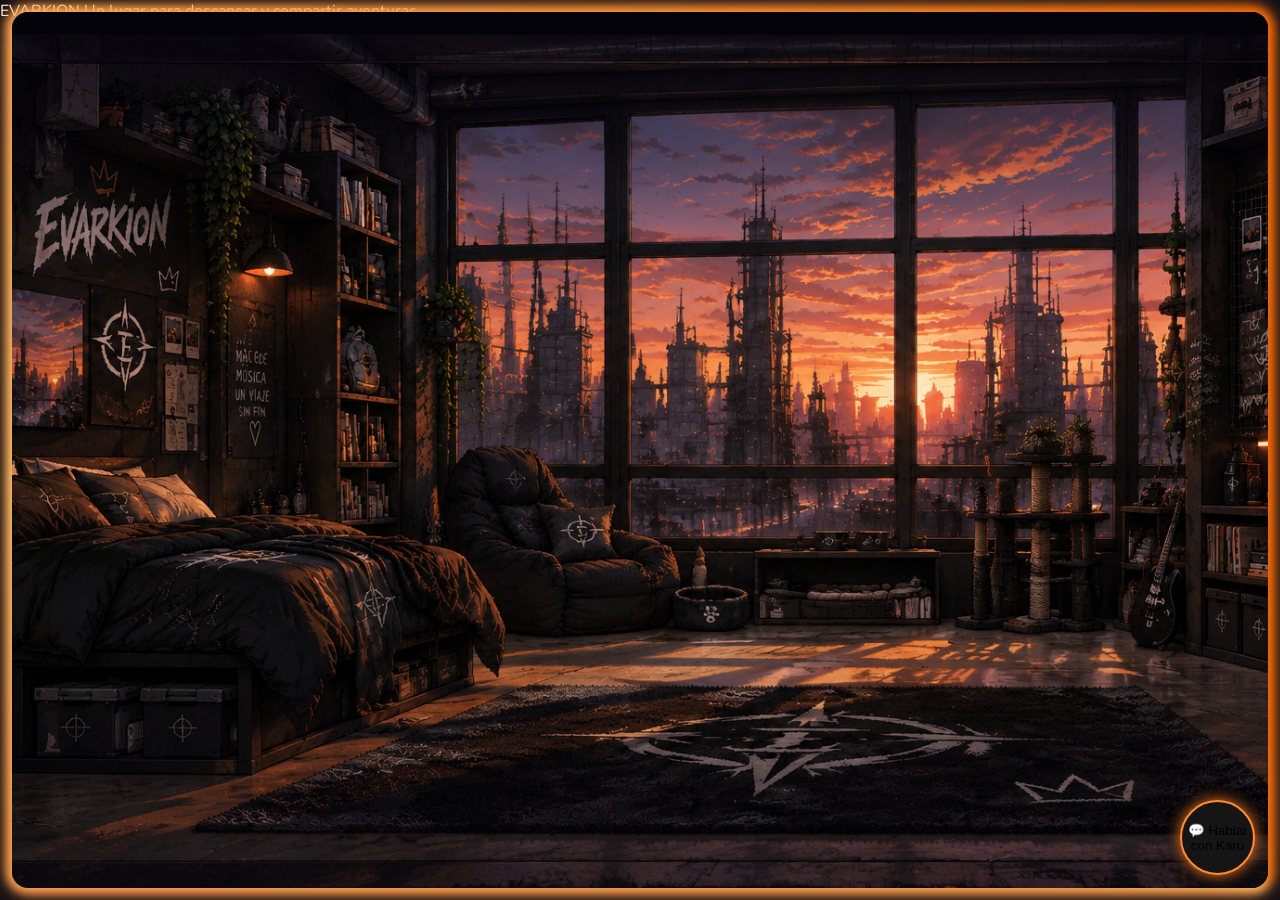
==== gunter/index.html @ 5a8cd951 "Update index.html" ====
<!DOCTYPE html>
<html lang="es">
<head>
    <meta charset="UTF-8">
    <meta name="viewport" content="width=device-width, initial-scale=1.0">

    <title>Refugio de Gounter | EVARKION</title>

    <link rel="stylesheet" href="css/styles.css">
    <link rel="stylesheet" href="css/karu-chat.css">

    <script src="js/game.js" defer></script>
    <script src="js/karu-chat.js" defer></script>
</head>

<body>

    <main class="refuge-container">

        <!-- Marco animado de la habitación -->
        <section class="room-frame">

            <div class="room" id="room">

                <!-- Fondo -->
                <div class="room-background"></div>

                <!-- Capa decorativa -->
                <div class="room-overlay"></div>

                <!-- Cabecera -->
                <header class="room-header">

                    <div class="header-brand">
                        <span class="brand-icon">✦</span>

                        <div>
                            <h1>REFUGIO DE GOUNTER</h1>
                            <p>EVARKION · UN PEQUEÑO MUNDO</p>
                        </div>
                    </div>

                    <div class="room-status">
                        <span class="status-dot"></span>
                        <span>Gounter está en casa</span>
                    </div>

                </header>

                <!-- Zona de juego -->
                <div class="room-content">

                    <!-- Objetos interactivos -->
                    <div class="objects-container">

                        <button class="room-object"
                                id="food-object"
                                data-action="food"
                                aria-label="Comida de Gounter"
                                draggable="false">

                            <img src="assets/objects/comida.png"
                                 alt="Comida">

                            <span>COMIDA</span>
                        </button>

                        <button class="room-object"
                                id="water-object"
                                data-action="water"
                                aria-label="Agua de Gounter"
                                draggable="false">

                            <img src="assets/objects/agua.png"
                                 alt="Agua">

                            <span>AGUA</span>
                        </button>

                        <button class="room-object"
                                id="sack-object"
                                data-action="sack"
                                aria-label="Saco de Gounter"
                                draggable="false">

                            <img src="assets/objects/saco.png"
                                 alt="Saco">

                            <span>SACO</span>
                        </button>

                        <button class="room-object"
                                id="box-object"
                                data-action="box"
                                aria-label="Caja de Gounter"
                                draggable="false">

                            <img src="assets/objects/caja.png"
                                 alt="Caja">

                            <span>CAJA</span>
                        </button>

                    </div>

                    <!-- Gounter -->
                    <div class="cat-area">

                        <div class="cat-shadow"></div>

                        <img
                            src="assets/characters/gunter_idle.png"
                            alt="Gounter, el gato de EVARKION"
                            id="gounter"
                            class="gounter"
                            draggable="false"
                            title="Pulsa para acariciar a Gounter"
                        >

                        <div class="cat-name">
                            <span>GOUNTER</span>
                            <span class="cat-heart">♥</span>
                        </div>

                    </div>

                    <!-- Mensajes del refugio -->
                    <div class="room-message" id="room-message">
                        ¡Bienvenido al refugio!
                    </div>

                </div>

                <!-- Chat de Karu -->
                <aside class="karu-chat" id="karu-chat">

                    <div class="karu-header">

                        <img
                            src="assets/characters/karu_avatar.png"
                            alt="Karu"
                            class="karu-avatar"
                        >

                        <div class="karu-info">
                            <strong>Karu</strong>
                            <span>Asistente del refugio</span>
                        </div>

                        <button
                            class="karu-minimize"
                            id="karu-minimize"
                            aria-label="Minimizar chat"
                        >−</button>

                    </div>

                    <div class="karu-chat-content" id="karu-chat-content">

                        <div class="karu-messages" id="karu-messages">

                            <div class="message karu-message">
                                ¡Hola! Soy Karu. 🐾

                                Gounter está esperándote.
                                Puedes darle comida, agua o jugar con él.
                            </div>

                        </div>

                        <div class="karu-options" id="karu-options">

                            <button data-message="¿Cómo está Gounter?">
                                ¿Cómo está Gounter?
                            </button>

                            <button data-message="Quiero darle de comer">
                                Darle de comer
                            </button>

                            <button data-message="Quiero jugar con Gounter">
                                Jugar
                            </button>

                        </div>

                        <form class="karu-input-area" id="karu-form">

                            <input
                                type="text"
                                id="karu-input"
                                placeholder="Habla con Karu..."
                                autocomplete="off"
                                maxlength="250"
                            >

                            <button type="submit" aria-label="Enviar mensaje">
                                ➤
                            </button>

                        </form>

                    </div>

                </aside>

            </div>

        </section>

        <!-- Pie de página -->
        <footer class="refuge-footer">
            <span>EVARKION</span>
            <span>Un lugar para descansar y compartir aventuras.</span>
        </footer>

    </main>

</body>
</html>
---- gunter/css/styles.css ----
/* ==========================================
   EVARKION - REFUGIO DE GUNTER
   FULLSCREEN + MARCO NARANJA + CHAT KARU
========================================== */

@import url('https://fonts.googleapis.com/css2?family=Nunito:wght@400;500;600;700;800;900&display=swap');

:root {
    --orange: #ff8c32;
    --orange-light: #ffc078;
    --orange-glow: #ff6a00;
    --purple: #a78bfa;
    --pink: #f0a6d5;
    --text: #ffffff;
    --muted: #c5c2d7;
}

* {
    margin: 0;
    padding: 0;
    box-sizing: border-box;
}

html,
body {
    width: 100%;
    height: 100%;
    overflow: hidden;
}

body {
    background: #080811;
    color: var(--text);
    font-family: 'Nunito', Arial, sans-serif;
}

/* ==========================================
   CONTENEDOR
========================================== */

.game-container {
    position: fixed;
    inset: 0;
    width: 100%;
    height: 100%;
}

/* ==========================================
   MARCO ANIMADO NARANJA
========================================== */

.room-frame {
    position: absolute;
    inset: 9px;

    padding: 3px;
    border-radius: 19px;

    isolation: isolate;
}

/* Borde luminoso animado */

.room-frame::before {
    content: "";

    position: absolute;
    z-index: -1;

    inset: -3px;
    border-radius: 22px;

    background: conic-gradient(
        from 0deg,
        #ff6a00,
        #ffcf72,
        #ff8c32,
        #ff4d00,
        #ffbd69,
        #ff6a00
    );

    background-size: 200% 200%;

    animation: orangeFrame 5s linear infinite;

    filter: blur(5px);
}

/* Borde exterior */

.room-frame::after {
    content: "";

    position: absolute;
    z-index: -2;

    inset: -5px;
    border-radius: 24px;

    background: var(--orange);

    filter: blur(16px);
    opacity: 0.45;

    animation: orangePulse 3s ease-in-out infinite alternate;
}

@keyframes orangeFrame {
    from {
        filter: hue-rotate(0deg) blur(5px);
    }

    to {
        filter: hue-rotate(-35deg) blur(5px);
    }
}

@keyframes orangePulse {
    from {
        opacity: 0.25;
        transform: scale(0.998);
    }

    to {
        opacity: 0.75;
        transform: scale(1.003);
    }
}

/* ==========================================
   HABITACIÓN
========================================== */

.room {
    position: relative;

    width: 100%;
    height: 100%;

    overflow: hidden;
    isolation: isolate;

    border-radius: 16px;

    background: #151321;
}

/* Imagen de fondo */

.room-background {
    position: absolute;
    z-index: 0;

    inset: 0;

    background-image: url("../assets/background/habitacion.png");

    background-size: cover;
    background-position: center center;
    background-repeat: no-repeat;

    pointer-events: none;
}

/* Capa oscura muy sutil para facilitar lectura */

.room-overlay {
    position: absolute;
    z-index: 1;

    inset: 0;

    background: linear-gradient(
        180deg,
        #09071665 0%,
        transparent 25%,
        transparent 70%,
        #09071645 100%
    );

    pointer-events: none;
}

/* ==========================================
   CABECERA SUPERPUESTA
========================================== */

.game-header {
    position: absolute;
    z-index: 50;

    top: 20px;
    left: 24px;
    right: 24px;

    display: flex;
    justify-content: space-between;
    align-items: center;

    pointer-events: none;
}

.brand {
    display: flex;
    align-items: center;
    gap: 12px;

    padding: 11px 17px;

    border: 1px solid #ffffff30;
    border-radius: 15px;

    background: #11101bc9;
    backdrop-filter: blur(12px);

    box-shadow: 0 6px 25px #0004;
}

.brand-icon {
    width: 40px;
    height: 40px;

    display: grid;
    place-items: center;

    border-radius: 12px;

    background: linear-gradient(
        135deg,
        #ffb15d,
        #ff7135
    );

    color: #351b0b;
    font-size: 23px;

    box-shadow: 0 0 20px #ff8c3266;
}

.brand h1 {
    font-size: 16px;
    font-weight: 900;
    letter-spacing: 1.8px;
}

.brand p {
    margin-top: 2px;

    color: #d3c9dd;
    font-size: 10px;
}

.header-status {
    display: flex;
    align-items: center;
    gap: 8px;

    padding: 10px 15px;

    border: 1px solid #ffffff30;
    border-radius: 30px;

    background: #11101bc9;
    backdrop-filter: blur(12px);

    font-size: 11px;
    font-weight: 800;
}

.online-dot,
.status-light,
.chat-online-dot {
    width: 8px;
    height: 8px;

    display: inline-block;
    flex-shrink: 0;

    border-radius: 50%;

    background: #7be6a6;
    box-shadow: 0 0 10px #7be6a6;
}

/* ==========================================
   ESTADO DE GUNTER
========================================== */

#status-indicator {
    position: absolute;
    z-index: 45;

    top: 95px;
    left: 24px;

    display: flex;
    align-items: center;
    gap: 9px;

    max-width: calc(100% - 48px);

    padding: 10px 15px;

    border: 1px solid #ffffff30;
    border-radius: 30px;

    background: #151321c9;
    backdrop-filter: blur(12px);

    color: white;
    font-size: 11px;
    font-weight: 800;

    box-shadow: 0 5px 20px #0003;
}

/* ==========================================
   OBJETOS DEL JUEGO
========================================== */

.game-object {
    position: absolute;
    z-index: 10;

    width: clamp(75px, 9vw, 125px);
    height: clamp(85px, 11vw, 140px);

    display: flex;
    flex-direction: column;
    align-items: center;
    justify-content: center;
    gap: 5px;

    cursor: grab;

    user-select: none;
    touch-action: none;

    transition:
        filter 0.2s ease,
        transform 0.2s ease;
}

.game-object img {
    width: 85%;
    height: 85%;

    object-fit: contain;

    filter: drop-shadow(0 9px 6px #0009);

    pointer-events: none;
    -webkit-user-drag: none;
}

.game-object:hover {
    filter: brightness(1.12);
    transform: translateY(-5px);
}

.game-object:active {
    cursor: grabbing;
}

.object-label {
    padding: 4px 11px;

    border: 1px solid #ffffff35;
    border-radius: 20px;

    background: #171321e8;

    color: white;
    font-size: 10px;
    font-weight: 900;

    opacity: 0;
    transform: translateY(5px);

    transition: 0.2s ease;
}

.game-object:hover .object-label,
.game-object.selected .object-label {
    opacity: 1;
    transform: translateY(0);
}

/* Posiciones iniciales */

.object-food {
    left: 13%;
    bottom: 10%;
}

.object-water {
    left: 29%;
    bottom: 10%;
}

.object-bag {
    right: 13%;
    bottom: 10%;
}

.object-box {
    right: 29%;
    bottom: 10%;
}

/* ==========================================
   GUNTER
========================================== */

.gunter-character {
    position: absolute;
    z-index: 20;

    left: 52%;
    top: 65%;

    width: clamp(130px, 17vw, 220px);
    height: clamp(150px, 20vw, 250px);

    display: flex;
    align-items: center;
    justify-content: center;

    transform: translate(-50%, -50%);

    cursor: pointer;

    transition:
        left 0.8s cubic-bezier(.2,.8,.2,1),
        top 0.8s cubic-bezier(.2,.8,.2,1),
        filter 0.3s ease;
}

.gunter-character img {
    position: relative;
    z-index: 2;

    width: 100%;
    height: 100%;

    object-fit: contain;

    filter: drop-shadow(0 12px 9px #0008);

    user-select: none;
    -webkit-user-drag: none;
}

.character-shadow {
    position: absolute;
    z-index: 1;

    bottom: 4px;

    width: 75%;
    height: 18px;

    border-radius: 50%;

    background: #0007;
    filter: blur(8px);
}

.gunter-character:hover {
    filter: brightness(1.1);
}

.gunter-character:active {
    transform: translate(-50%, -50%) scale(0.96);
}

/* ==========================================
   MENSAJE DE INTERACCIÓN
========================================== */

.action-message {
    position: absolute;
    z-index: 45;

    left: 24px;
    bottom: 23px;

    max-width: min(360px, 45%);

    padding: 12px 17px;

    border: 1px solid #ffffff35;
    border-radius: 13px;

    background: #151321d9;
    backdrop-filter: blur(12px);

    color: white;
    font-size: 12px;
    font-weight: 800;

    box-shadow: 0 5px 20px #0004;
}

/* ==========================================
   EFECTO DE SELECCIÓN
========================================== */

.game-object.selected {
    filter: drop-shadow(0 0 13px #ffb66b);
}

.game-object.selected img {
    filter:
        drop-shadow(0 0 8px #ffbd72)
        drop-shadow(0 9px 6px #0008);
}

/* ==========================================
   VIÑETA
========================================== */

.room-vignette {
    position: absolute;
    z-index: 35;

    inset: 0;

    pointer-events: none;

    box-shadow:
        inset 0 0 75px #140b2b35,
        inset 0 -35px 55px #140b2b30;
}

/* ==========================================
   AVATAR FLOTANTE DE KARU
========================================== */

.karu-launcher {
    position: fixed;
    z-index: 110;

    right: 28px;
    bottom: 27px;

    width: 82px;
    height: 82px;

    display: flex;
    align-items: center;
    justify-content: center;

    border: 3px solid #ffae63;
    border-radius: 50%;

    background: linear-gradient(
        145deg,
        #a78bfa,
        #e99dc9
    );

    cursor: pointer;

    box-shadow:
        0 0 0 5px #ff8c3222,
        0 0 25px #ff8c3280;

    transition: transform 0.25s ease;
}

.karu-launcher:hover {
    transform: translateY(-5px) scale(1.05);
}

.karu-launcher img {
    position: relative;
    z-index: 2;

    width: 90%;
    height: 90%;

    object-fit: contain;
    pointer-events: none;
}

.karu-online {
    position: absolute;
    z-index: 3;

    right: 3px;
    bottom: 5px;

    width: 13px;
    height: 13px;

    border: 2px solid #ffffff;
    border-radius: 50%;

    background: #7be6a6;
}

.karu-launcher-label {
    position: absolute;

    right: 0;
    bottom: -24px;

    padding: 3px 10px;

    border-radius: 15px;

    background: #171321e8;

    color: white;
    font-size: 10px;
    font-weight: 900;
}

.karu-launcher-glow {
    position: absolute;
    inset: -7px;

    border: 2px solid #ffb66b88;
    border-radius: 50%;

    animation: karuGlow 2s ease-in-out infinite;
}

@keyframes karuGlow {
    0%, 100% {
        transform: scale(1);
        opacity: 0.8;
    }

    50% {
        transform: scale(1.17);
        opacity: 0.15;
    }
}

#karu-avatar.talking {
    animation: karuTalking 0.45s ease-in-out infinite alternate;
}

@keyframes karuTalking {
    from {
        transform: translateY(0) scale(1);
    }

    to {
        transform: translateY(-4px) scale(1.06);
    }
}

/* ==========================================
   CHAT FLOTANTE
========================================== */

.karu-chat {
    position: fixed;
    z-index: 105;

    right: 27px;
    bottom: 125px;

    width: min(350px, calc(100vw - 30px));
    height: 430px;

    display: flex;
    flex-direction: column;

    overflow: hidden;

    border: 1px solid #ffad6266;
    border-radius: 19px;

    background: #151321f5;
    backdrop-filter: blur(20px);

    box-shadow:
        0 15px 55px #0009,
        0 0 25px #ff8c3225;

    opacity: 0;
    visibility: hidden;

    transform: translateY(15px) scale(0.96);
    transform-origin: bottom right;

    transition:
        opacity 0.25s ease,
        transform 0.25s ease,
        visibility 0.25s ease;
}

.karu-chat.open {
    opacity: 1;
    visibility: visible;
    transform: translateY(0) scale(1);
}

/* CABECERA DEL CHAT */

.chat-header {
    display: flex;
    align-items: center;
    justify-content: space-between;

    padding: 14px 15px;

    border-bottom: 1px solid #ffffff18;

    background: linear-gradient(
        120deg,
        #342341,
        #252039
    );
}

.chat-character {
    display: flex;
    align-items: center;
    gap: 10px;
}

.chat-avatar {
    width: 43px;
    height: 43px;

    display: grid;
    place-items: center;

    overflow: hidden;

    border-radius: 50%;
    background: linear-gradient(135deg, #b99aff, #f0a6d5);
}

.chat-avatar img {
    width: 95%;
    height: 95%;
    object-fit: contain;
}

.chat-character h2 {
    font-size: 14px;
    font-weight: 900;
}

.chat-character div:last-child span {
    display: flex;
    align-items: center;
    gap: 5px;

    margin-top: 3px;

    color: #c7c0d7;
    font-size: 10px;
}

.chat-online-dot {
    width: 6px;
    height: 6px;
}

.chat-close {
    width: 30px;
    height: 30px;

    border: none;
    border-radius: 50%;

    background: #ffffff15;

    color: white;
    font-size: 23px;

    cursor: pointer;
    transition: 0.2s;
}

.chat-close:hover {
    background: #ff8c3244;
}

/* MENSAJES */

.chat-messages {
    flex: 1;

    display: flex;
    flex-direction: column;
    gap: 12px;

    overflow-y: auto;

    padding: 15px;
}

.chat-message {
    width: fit-content;
    max-width: 88%;

    padding: 10px 12px;

    border-radius: 13px;

    font-size: 12px;
    line-height: 1.5;

    overflow-wrap: anywhere;
    animation: messageAppear 0.2s ease;
}

@keyframes messageAppear {
    from {
        opacity: 0;
        transform: translateY(7px);
    }

    to {
        opacity: 1;
        transform: translateY(0);
    }
}

.karu-message {
    align-self: flex-start;

    border: 1px solid #b99aff30;
    border-bottom-left-radius: 3px;

    background: #342b4b;
    color: #f3eaff;
}

.user-message {
    align-self: flex-end;

    border: 1px solid #ffae6344;
    border-bottom-right-radius: 3px;

    background: #774a34;
    color: white;
}

.message-author {
    display: block;

    margin-bottom: 4px;

    color: #ffca91;
    font-size: 9px;
    font-weight: 900;
    letter-spacing: 0.7px;
}

/* ENTRADA DE MENSAJES */

.chat-input-area {
    display: flex;
    gap: 8px;

    padding: 12px;

    border-top: 1px solid #ffffff18;
    background: #100f1c;
}

.chat-input-area input {
    flex: 1;
    min-width: 0;

    padding: 11px 13px;

    outline: none;

    border: 1px solid #ffffff20;
    border-radius: 12px;

    background: #242136;

    color: white;
    font-family: inherit;
    font-size: 12px;
}

.chat-input-area input::placeholder {
    color: #9993ac;
}

.chat-input-area input:focus {
    border-color: #ffae63;
    box-shadow: 0 0 0 2px #ff8c3220;
}

.chat-input-area button {
    width: 42px;

    border: none;
    border-radius: 12px;

    background: linear-gradient(135deg, #ffb15d, #ff7135);

    color: #321a0c;
    font-size: 19px;
    font-weight: 900;

    cursor: pointer;
    transition: 0.2s;
}

.chat-input-area button:hover {
    filter: brightness(1.15);
    transform: scale(1.04);
}

/* ==========================================
   RESPONSIVE
========================================== */

@media (max-width: 650px) {

    .room-frame {
        inset: 6px;
        padding: 3px;
    }

    .game-header {
        top: 13px;
        left: 12px;
        right: 12px;
        align-items: flex-start;
    }

    .brand {
        gap: 8px;
        padding: 8px 10px;
    }

    .brand-icon {
        width: 32px;
        height: 32px;
        font-size: 18px;
    }

    .brand h1 {
        font-size: 11px;
        letter-spacing: 1px;
    }

    .brand p {
        font-size: 8px;
    }

    .header-status {
        padding: 8px;
        font-size: 9px;
    }

    #status-indicator {
        top: 76px;
        left: 12px;
        font-size: 9px;
        padding: 8px 11px;
    }

    .game-object {
        width: 65px;
        height: 75px;
    }

    .object-food {
        left: 3%;
    }

    .object-water {
        left: 21%;
    }

    .object-bag {
        right: 3%;
    }

    .object-box {
        right: 21%;
    }

    .gunter-character {
        width: 115px;
        height: 140px;
    }

    .action-message {
        left: 12px;
        bottom: 15px;

        max-width: calc(100% - 115px);

        font-size: 10px;
        padding: 9px 11px;
    }

    .karu-launcher {
        right: 17px;
        bottom: 22px;

        width: 66px;
        height: 66px;
    }

    .karu-chat {
        right: 12px;
        bottom: 105px;

        width: min(340px, calc(100vw - 24px));
        height: 390px;
    }
}

@media (prefers-reduced-motion: reduce) {
    *,
    *::before,
    *::after {
        animation-duration: 0.01ms !important;
        animation-iteration-count: 1 !important;
        scroll-behavior: auto !important;
    }
}



/* =====================================
   KARU CHAT - EVARKION
===================================== */

#karu-chat-widget {
    position: fixed;
    right: 25px;
    bottom: 25px;
    z-index: 9999;
    font-family: Arial, sans-serif;
}

/* AVATAR FLOTANTE */

#karu-chat-toggle {
    position: relative;
    width: 75px;
    height: 75px;
    padding: 0;
    border: 2px solid #ff8c32;
    border-radius: 50%;
    background: #151515;
    cursor: pointer;
    overflow: visible;
    box-shadow: 0 0 15px #ff7b24;
    transition: transform .25s, box-shadow .25s;
}

#karu-chat-toggle:hover {
    transform: scale(1.1);
    box-shadow: 0 0 25px #ff8c32;
}

#karu-chat-toggle img {
    width: 100%;
    height: 100%;
    object-fit: cover;
    border-radius: 50%;
}

.karu-online {
    position: absolute;
    right: 2px;
    bottom: 4px;
    width: 13px;
    height: 13px;
    background: #36e879;
    border: 2px solid #111;
    border-radius: 50%;
}

/* VENTANA */

#karu-chat-window {
    position: absolute;
    right: 0;
    bottom: 90px;
    width: 350px;
    height: 470px;
    max-height: calc(100vh - 130px);
    background: rgba(15, 18, 25, .97);
    border: 1px solid #ff8c32;
    border-radius: 16px;
    overflow: hidden;
    box-shadow: 0 0 25px rgba(255, 130, 35, .3);
    display: flex;
    flex-direction: column;
    animation: karuAppear .25s ease;
}

#karu-chat-window.karu-hidden {
    display: none;
}

@keyframes karuAppear {
    from {
        opacity: 0;
        transform: translateY(15px);
    }

    to {
        opacity: 1;
        transform: translateY(0);
    }
}

/* CABECERA */

.karu-chat-header {
    display: flex;
    align-items: center;
    gap: 12px;
    padding: 13px;
    background: linear-gradient(110deg, #22212b, #402619);
    border-bottom: 1px solid #ff8c32;
}

.karu-header-avatar img {
    width: 43px;
    height: 43px;
    object-fit: cover;
    border-radius: 50%;
    border: 2px solid #ff8c32;
}

.karu-header-info {
    flex: 1;
    color: white;
}

.karu-header-info h3 {
    margin: 0 0 4px;
    font-size: 16px;
}

.karu-header-info span {
    color: #a9d9b1;
    font-size: 11px;
}

#karu-close {
    background: transparent;
    border: none;
    color: white;
    font-size: 27px;
    cursor: pointer;
}

/* MENSAJES */

#karu-messages {
    flex: 1;
    display: flex;
    flex-direction: column;
    gap: 12px;
    padding: 15px;
    overflow-y: auto;
}

.karu-message {
    max-width: 85%;
    padding: 11px 13px;
    border-radius: 12px;
    font-size: 13px;
    line-height: 1.5;
    overflow-wrap: anywhere;
    white-space: pre-wrap;
}

.karu-message.bot {
    align-self: flex-start;
    background: #292c35;
    color: white;
    border-left: 3px solid #ff8c32;
}

.karu-message.user {
    align-self: flex-end;
    background: #b95c20;
    color: white;
}

/* FORMULARIO */

#karu-chat-form {
    display: flex;
    gap: 8px;
    padding: 12px;
    border-top: 1px solid #393939;
}

#karu-message-input {
    flex: 1;
    min-width: 0;
    padding: 12px;
    border: 1px solid #555;
    border-radius: 9px;
    background: #20232b;
    color: white;
    outline: none;
}

#karu-message-input:focus {
    border-color: #ff8c32;
}

#karu-send {
    width: 42px;
    border: none;
    border-radius: 9px;
    background: #ff8c32;
    color: white;
    font-size: 20px;
    cursor: pointer;
}

#karu-send:disabled {
    opacity: .5;
    cursor: wait;
}

.karu-chat-footer {
    padding: 8px;
    text-align: center;
    color: #999;
    font-size: 10px;
}

/* MÓVILES */

@media (max-width: 480px) {
    #karu-chat-widget {
        right: 15px;
        bottom: 15px;
    }

    #karu-chat-window {
        position: fixed;
        left: 10px;
        right: 10px;
        bottom: 100px;
        width: auto;
        height: min(470px, calc(100dvh - 130px));
    }
}
---- gunter/css/karu-chat.css ----
/* =====================================
   KARU CHAT - EVARKION
===================================== */


/* OCULTAR CHAT CERRADO */

.karu-chat[hidden] {
    display: none !important;
}


/* =====================================
   BOTÓN ORIGINAL DE KARU
===================================== */

.karu-launcher {

    position: fixed;

    right: 30px;
    bottom: 30px;

    width: 90px;
    height: 90px;

    border: 2px solid #ff9d42;
    border-radius: 50%;

    background: #171717;

    cursor: pointer;

    z-index: 1000;

    display: flex;
    align-items: center;
    justify-content: center;

    transition: transform 0.3s, box-shadow 0.3s;

}

.karu-launcher:hover {

    transform: scale(1.08);

    box-shadow:
        0 0 15px #ff8c32,
        0 0 35px rgba(255, 140, 50, 0.5);

}

.karu-launcher img {

    width: 100%;
    height: 100%;

    object-fit: cover;

    border-radius: 50%;

}

.karu-launcher-glow {

    position: absolute;

    inset: -8px;

    border: 2px solid rgba(255, 153, 51, 0.45);

    border-radius: 50%;

    pointer-events: none;

    animation: karuGlow 2.5s infinite;

}

@keyframes karuGlow {

    0%, 100% {
        transform: scale(1);
        opacity: 0.5;
    }

    50% {
        transform: scale(1.12);
        opacity: 1;
    }

}

.karu-online {

    position: absolute;

    width: 13px;
    height: 13px;

    right: 5px;
    bottom: 8px;

    background: #39e878;

    border: 2px solid #111;

    border-radius: 50%;

}

.karu-launcher-label {

    position: absolute;

    bottom: -25px;

    color: white;

    font-size: 12px;
    font-weight: bold;

    text-shadow: 0 0 8px black;

}


/* =====================================
   VENTANA DEL CHAT
===================================== */

.karu-chat {

    position: fixed;

    right: 30px;
    bottom: 140px;

    width: 350px;
    max-width: calc(100vw - 30px);

    height: 490px;
    max-height: calc(100vh - 180px);

    display: flex;
    flex-direction: column;

    overflow: hidden;

    background: rgba(17, 17, 22, 0.97);

    border: 1px solid rgba(255, 153, 51, 0.65);

    border-radius: 18px;

    box-shadow:
        0 0 20px rgba(255, 132, 35, 0.18),
        0 15px 50px rgba(0, 0, 0, 0.55);

    z-index: 1001;

    color: white;

    font-family: Arial, sans-serif;

}


/* =====================================
   CABECERA
===================================== */

.chat-header {

    display: flex;

    align-items: center;
    justify-content: space-between;

    padding: 13px;

    background: linear-gradient(
        135deg,
        #292019,
        #171717
    );

    border-bottom: 1px solid rgba(255, 153, 51, 0.35);

}

.chat-character {

    display: flex;

    align-items: center;

    gap: 12px;

}

.chat-avatar {

    width: 45px;
    height: 45px;

    overflow: hidden;

    border-radius: 50%;

    border: 2px solid #ff9933;

}

.chat-avatar img {

    width: 100%;
    height: 100%;

    object-fit: cover;

}

.chat-character h2 {

    margin: 0;

    color: #ffad5c;

    font-size: 17px;

}

.chat-character span {

    font-size: 11px;

    color: #c5c5c5;

}

.chat-online-dot {

    display: inline-block;

    width: 7px;
    height: 7px;

    margin-right: 4px;

    border-radius: 50%;

    background: #39e878;

}

.chat-close {

    border: none;

    background: transparent;

    color: white;

    font-size: 27px;

    cursor: pointer;

    transition: color 0.2s;

}

.chat-close:hover {

    color: #ff9933;

}


/* =====================================
   ZONA DE MENSAJES
===================================== */

.chat-messages {

    flex: 1;

    display: flex;

    flex-direction: column;

    gap: 12px;

    padding: 15px;

    overflow-y: auto;

    scrollbar-width: thin;

    scrollbar-color: #a96529 #171717;

}

.chat-message {

    max-width: 88%;

    padding: 11px 13px;

    border-radius: 12px;

    font-size: 13px;

    line-height: 1.5;

    white-space: pre-wrap;

    animation: messageAppear 0.25s ease;

}

@keyframes messageAppear {

    from {
        opacity: 0;
        transform: translateY(8px);
    }

    to {
        opacity: 1;
        transform: translateY(0);
    }

}

.message-author {

    display: block;

    margin-bottom: 5px;

    font-size: 11px;

    font-weight: bold;

}

.karu-message {

    align-self: flex-start;

    background: #29231e;

    border: 1px solid rgba(255, 153, 51, 0.3);

    color: #f5e8dc;

    border-bottom-left-radius: 3px;

}

.karu-message .message-author {

    color: #ffad5c;

}

.user-message {

    align-self: flex-end;

    background: #49301e;

    border: 1px solid rgba(255, 153, 51, 0.45);

    color: white;

    border-bottom-right-radius: 3px;

}

.user-message .message-author {

    color: #ffbf80;

}


/* =====================================
   OPCIONES DE CONVERSACIÓN
===================================== */

.chat-options {

    display: flex;

    flex-direction: column;

    gap: 8px;

    padding: 12px;

    max-height: 190px;

    overflow-y: auto;

    border-top: 1px solid rgba(255, 153, 51, 0.2);

    scrollbar-width: thin;

    scrollbar-color: #a96529 #171717;

}

.karu-option {

    width: 100%;

    padding: 10px 12px;

    border: 1px solid rgba(255, 153, 51, 0.4);

    border-radius: 10px;

    background: rgba(255, 153, 51, 0.08);

    color: #f5e8dc;

    font-size: 13px;

    text-align: left;

    cursor: pointer;

    transition:
        background 0.2s,
        border-color 0.2s,
        transform 0.2s;

}

.karu-option:hover {

    background: rgba(255, 153, 51, 0.22);

    border-color: #ff9933;

    transform: translateX(3px);

}

.karu-option:active {

    transform: scale(0.98);

}


/* =====================================
   MÓVILES
===================================== */

@media (max-width: 600px) {

    .karu-launcher {

        width: 75px;
        height: 75px;

        right: 18px;
        bottom: 20px;

    }

    .karu-chat {

        width: calc(100vw - 24px);

        right: 12px;
        bottom: 110px;

        height: min(470px, calc(100dvh - 135px));

        max-height: calc(100dvh - 135px);

    }

}
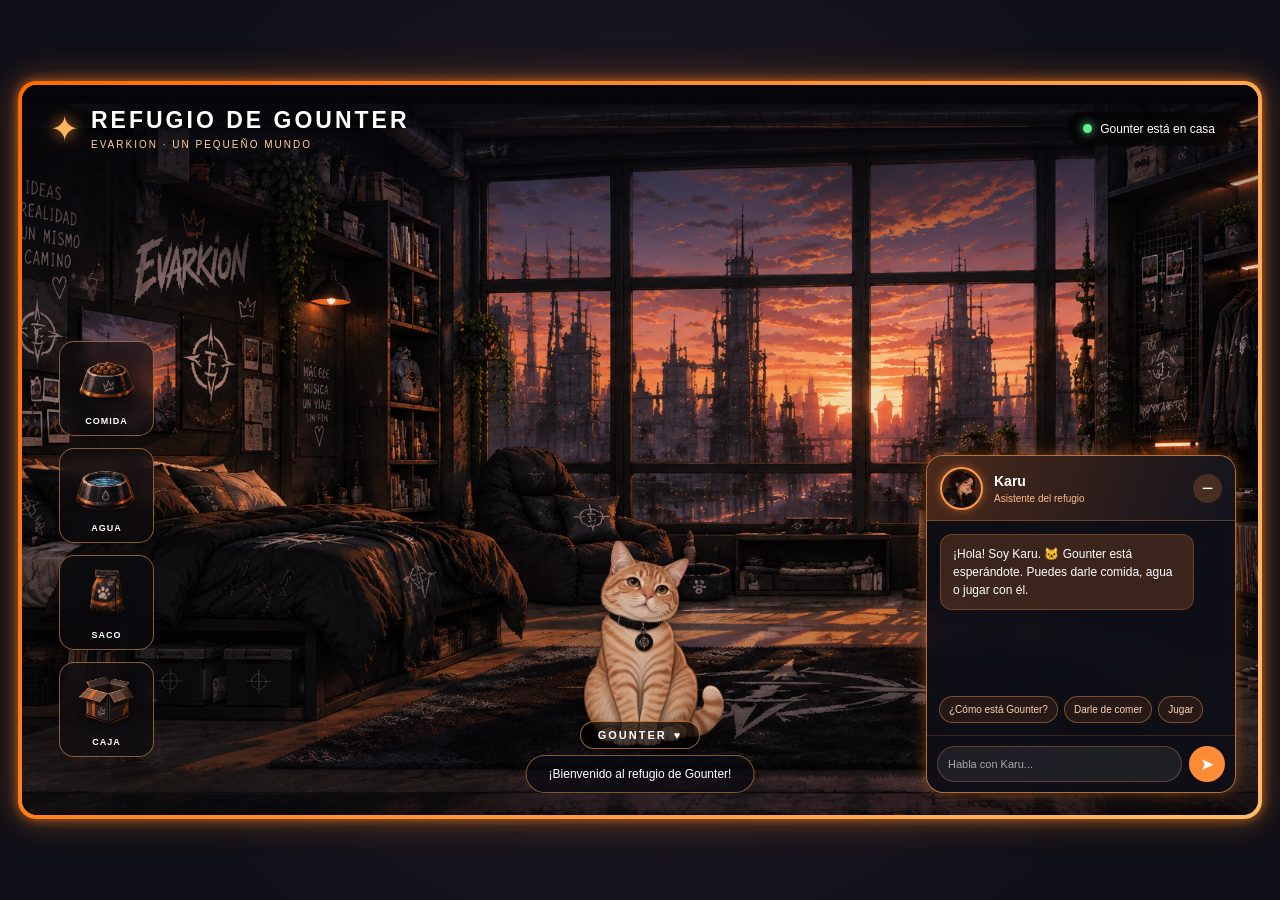
==== commit d32b10e4: "Refactor HTML structure and update comments" ====
--- a/gunter/index.html
+++ b/gunter/index.html
@@ -1,6 +1,7 @@
 
 <!DOCTYPE html>
 <html lang="es">
+
 <head>
     <meta charset="UTF-8">
     <meta name="viewport" content="width=device-width, initial-scale=1.0">
@@ -18,18 +19,15 @@
 
     <main class="refuge-container">
 
-        <!-- Marco animado de la habitación -->
         <section class="room-frame">
 
             <div class="room" id="room">
 
-                <!-- Fondo -->
+                <!-- HABITACIÓN -->
                 <div class="room-background"></div>
-
-                <!-- Capa decorativa -->
                 <div class="room-overlay"></div>
 
-                <!-- Cabecera -->
+                <!-- CABECERA -->
                 <header class="room-header">
 
                     <div class="header-brand">
@@ -48,99 +46,88 @@
 
                 </header>
 
-                <!-- Zona de juego -->
-                <div class="room-content">
-
-                    <!-- Objetos interactivos -->
-                    <div class="objects-container">
-
-                        <button class="room-object"
-                                id="food-object"
-                                data-action="food"
-                                aria-label="Comida de Gounter"
-                                draggable="false">
-
-                            <img src="assets/objects/comida.png"
-                                 alt="Comida">
-
-                            <span>COMIDA</span>
-                        </button>
-
-                        <button class="room-object"
-                                id="water-object"
-                                data-action="water"
-                                aria-label="Agua de Gounter"
-                                draggable="false">
-
-                            <img src="assets/objects/agua.png"
-                                 alt="Agua">
-
-                            <span>AGUA</span>
-                        </button>
-
-                        <button class="room-object"
-                                id="sack-object"
-                                data-action="sack"
-                                aria-label="Saco de Gounter"
-                                draggable="false">
-
-                            <img src="assets/objects/saco.png"
-                                 alt="Saco">
-
-                            <span>SACO</span>
-                        </button>
-
-                        <button class="room-object"
-                                id="box-object"
-                                data-action="box"
-                                aria-label="Caja de Gounter"
-                                draggable="false">
-
-                            <img src="assets/objects/caja.png"
-                                 alt="Caja">
-
-                            <span>CAJA</span>
-                        </button>
-
-                    </div>
-
-                    <!-- Gounter -->
-                    <div class="cat-area">
-
-                        <div class="cat-shadow"></div>
-
-                        <img
-                            src="assets/characters/gunter_idle.png"
-                            alt="Gounter, el gato de EVARKION"
-                            id="gounter"
-                            class="gounter"
-                            draggable="false"
-                            title="Pulsa para acariciar a Gounter"
-                        >
-
-                        <div class="cat-name">
-                            <span>GOUNTER</span>
-                            <span class="cat-heart">♥</span>
-                        </div>
-
-                    </div>
-
-                    <!-- Mensajes del refugio -->
-                    <div class="room-message" id="room-message">
-                        ¡Bienvenido al refugio!
+                <!-- OBJETOS -->
+                <div class="objects-container">
+
+                    <div class="room-object food-object"
+                         data-action="food"
+                         draggable="false">
+
+                        <img src="assets/objects/comida.png"
+                             alt="Comida de Gounter"
+                             draggable="false">
+
+                        <span>COMIDA</span>
+                    </div>
+
+                    <div class="room-object water-object"
+                         data-action="water"
+                         draggable="false">
+
+                        <img src="assets/objects/agua.png"
+                             alt="Agua de Gounter"
+                             draggable="false">
+
+                        <span>AGUA</span>
+                    </div>
+
+                    <div class="room-object sack-object"
+                         data-action="sack"
+                         draggable="false">
+
+                        <img src="assets/objects/saco.png"
+                             alt="Saco de Gounter"
+                             draggable="false">
+
+                        <span>SACO</span>
+                    </div>
+
+                    <div class="room-object box-object"
+                         data-action="box"
+                         draggable="false">
+
+                        <img src="assets/objects/caja.png"
+                             alt="Caja de Gounter"
+                             draggable="false">
+
+                        <span>CAJA</span>
                     </div>
 
                 </div>
 
-                <!-- Chat de Karu -->
+                <!-- GOUNTER -->
+                <div class="cat-area" id="cat-area">
+
+                    <div class="cat-shadow"></div>
+
+                    <img
+                        src="assets/characters/gunter_idle.png"
+                        id="gounter"
+                        class="gounter"
+                        alt="Gounter"
+                        draggable="false"
+                    >
+
+                    <div class="cat-name">
+                        GOUNTER <span>♥</span>
+                    </div>
+
+                </div>
+
+                <!-- MENSAJE -->
+                <div class="room-message" id="room-message">
+                    Gounter está descansando. 🐾
+                </div>
+
+                <!-- CHAT ÚNICO DE KARU -->
                 <aside class="karu-chat" id="karu-chat">
 
                     <div class="karu-header">
 
                         <img
                             src="assets/characters/karu_avatar.png"
+                            class="karu-avatar"
                             alt="Karu"
-                            class="karu-avatar"
                         >
 
                         <div class="karu-info">
@@ -151,17 +138,20 @@
                         <button
                             class="karu-minimize"
                             id="karu-minimize"
+                            type="button"
                             aria-label="Minimizar chat"
                         >−</button>
 
                     </div>
 
-                    <div class="karu-chat-content" id="karu-chat-content">
-
-                        <div class="karu-messages" id="karu-messages">
+                    <div class="karu-chat-content"
+                         id="karu-chat-content">
+
+                        <div class="karu-messages"
+                             id="karu-messages">
 
                             <div class="message karu-message">
-                                ¡Hola! Soy Karu. 🐾
+                                ¡Hola! Soy Karu. 🐱
 
                                 Gounter está esperándote.
                                 Puedes darle comida, agua o jugar con él.
@@ -169,7 +159,7 @@
 
                         </div>
 
-                        <div class="karu-options" id="karu-options">
+                        <div class="karu-options">
 
                             <button data-message="¿Cómo está Gounter?">
                                 ¿Cómo está Gounter?
@@ -185,19 +175,19 @@
 
                         </div>
 
-                        <form class="karu-input-area" id="karu-form">
+                        <form class="karu-input-area"
+                              id="karu-form">
 
                             <input
                                 type="text"
                                 id="karu-input"
                                 placeholder="Habla con Karu..."
+                                maxlength="250"
                                 autocomplete="off"
-                                maxlength="250"
                             >
 
-                            <button type="submit" aria-label="Enviar mensaje">
-                                ➤
-                            </button>
+                            <button type="submit"
+                                    aria-label="Enviar">➤</button>
 
                         </form>
 
@@ -208,12 +198,6 @@
             </div>
 
         </section>
-
-        <!-- Pie de página -->
-        <footer class="refuge-footer">
-            <span>EVARKION</span>
-            <span>Un lugar para descansar y compartir aventuras.</span>
-        </footer>
 
     </main>
 
--- a/gunter/css/styles.css
+++ b/gunter/css/styles.css
@@ -1,20 +1,7 @@
 
-/* ==========================================
-   EVARKION - REFUGIO DE GUNTER
-   FULLSCREEN + MARCO NARANJA + CHAT KARU
-========================================== */
-
-@import url('https://fonts.googleapis.com/css2?family=Nunito:wght@400;500;600;700;800;900&display=swap');
-
-:root {
-    --orange: #ff8c32;
-    --orange-light: #ffc078;
-    --orange-glow: #ff6a00;
-    --purple: #a78bfa;
-    --pink: #f0a6d5;
-    --text: #ffffff;
-    --muted: #c5c2d7;
-}
+/* =========================================
+   EVARKION - REFUGIO DE GOUNTER
+========================================= */
 
 * {
     margin: 0;
@@ -22,1002 +9,513 @@
     box-sizing: border-box;
 }
 
-html,
+:root {
+    --orange: #ff8c32;
+    --orange-light: #ffb45e;
+    --dark: #11131a;
+    --white: #ffffff;
+}
+
 body {
+    min-height: 100vh;
+    background:
+        radial-gradient(circle at center, #29202a, #101018 75%);
+    color: var(--white);
+    font-family: Arial, Helvetica, sans-serif;
+    overflow-x: hidden;
+}
+
+/* CONTENEDOR */
+
+.refuge-container {
+    width: 100%;
+    min-height: 100vh;
+    padding: 18px;
+    display: flex;
+    flex-direction: column;
+    align-items: center;
+    justify-content: center;
+    gap: 14px;
+}
+
+/* MARCO NARANJA */
+
+.room-frame {
+    width: 100%;
+    max-width: 1500px;
+    height: min(82vh, 850px);
+    min-height: 520px;
+    padding: 4px;
+    border-radius: 18px;
+
+    background: linear-gradient(
+        120deg,
+        #ff6a00,
+        #ffbd69,
+        #ff6a00,
+        #ff9b36
+    );
+
+    background-size: 300% 300%;
+    animation: orange-frame 7s ease infinite;
+
+    box-shadow:
+        0 0 12px rgba(255, 126, 38, 0.7),
+        0 0 35px rgba(255, 126, 38, 0.35);
+}
+
+@keyframes orange-frame {
+    0% {
+        background-position: 0% 50%;
+    }
+
+    50% {
+        background-position: 100% 50%;
+    }
+
+    100% {
+        background-position: 0% 50%;
+    }
+}
+
+/* HABITACIÓN */
+
+.room {
     width: 100%;
     height: 100%;
-    overflow: hidden;
-}
-
-body {
-    background: #080811;
-    color: var(--text);
-    font-family: 'Nunito', Arial, sans-serif;
-}
-
-/* ==========================================
-   CONTENEDOR
-========================================== */
-
-.game-container {
-    position: fixed;
-    inset: 0;
-    width: 100%;
-    height: 100%;
-}
-
-/* ==========================================
-   MARCO ANIMADO NARANJA
-========================================== */
-
-.room-frame {
-    position: absolute;
-    inset: 9px;
-
-    padding: 3px;
-    border-radius: 19px;
-
-    isolation: isolate;
-}
-
-/* Borde luminoso animado */
-
-.room-frame::before {
-    content: "";
-
-    position: absolute;
-    z-index: -1;
-
-    inset: -3px;
-    border-radius: 22px;
-
-    background: conic-gradient(
-        from 0deg,
-        #ff6a00,
-        #ffcf72,
-        #ff8c32,
-        #ff4d00,
-        #ffbd69,
-        #ff6a00
-    );
-
-    background-size: 200% 200%;
-
-    animation: orangeFrame 5s linear infinite;
-
-    filter: blur(5px);
-}
-
-/* Borde exterior */
-
-.room-frame::after {
-    content: "";
-
-    position: absolute;
-    z-index: -2;
-
-    inset: -5px;
-    border-radius: 24px;
-
-    background: var(--orange);
-
-    filter: blur(16px);
-    opacity: 0.45;
-
-    animation: orangePulse 3s ease-in-out infinite alternate;
-}
-
-@keyframes orangeFrame {
-    from {
-        filter: hue-rotate(0deg) blur(5px);
-    }
-
-    to {
-        filter: hue-rotate(-35deg) blur(5px);
-    }
-}
-
-@keyframes orangePulse {
-    from {
-        opacity: 0.25;
-        transform: scale(0.998);
-    }
-
-    to {
-        opacity: 0.75;
-        transform: scale(1.003);
-    }
-}
-
-/* ==========================================
-   HABITACIÓN
-========================================== */
-
-.room {
     position: relative;
-
-    width: 100%;
-    height: 100%;
-
     overflow: hidden;
     isolation: isolate;
-
-    border-radius: 16px;
-
-    background: #151321;
-}
-
-/* Imagen de fondo */
+    border-radius: 15px;
+    background: #24202b;
+}
+
+/* FONDO */
 
 .room-background {
     position: absolute;
-    z-index: 0;
-
     inset: 0;
+    z-index: -3;
 
     background-image: url("../assets/background/habitacion.png");
-
+    background-position: center;
     background-size: cover;
-    background-position: center center;
     background-repeat: no-repeat;
+}
+
+/* CAPA DE ILUMINACIÓN */
+
+.room-overlay {
+    position: absolute;
+    inset: 0;
+    z-index: -2;
+
+    background:
+        linear-gradient(
+            180deg,
+            rgba(10, 10, 18, 0.55),
+            transparent 32%,
+            rgba(10, 10, 18, 0.08) 65%,
+            rgba(10, 10, 18, 0.40)
+        );
 
     pointer-events: none;
 }
 
-/* Capa oscura muy sutil para facilitar lectura */
-
-.room-overlay {
-    position: absolute;
-    z-index: 1;
-
+/* CABECERA */
+
+.room-header {
+    position: absolute;
+    top: 0;
+    left: 0;
+    width: 100%;
+    padding: 22px 28px;
+
+    display: flex;
+    justify-content: space-between;
+    align-items: center;
+
+    z-index: 10;
+}
+
+.header-brand {
+    display: flex;
+    align-items: center;
+    gap: 12px;
+}
+
+.brand-icon {
+    color: var(--orange-light);
+    font-size: 35px;
+    text-shadow: 0 0 15px var(--orange);
+}
+
+.header-brand h1 {
+    font-size: clamp(15px, 2vw, 23px);
+    letter-spacing: 3px;
+    text-shadow: 0 2px 8px #000;
+}
+
+.header-brand p {
+    margin-top: 5px;
+    font-size: 10px;
+    letter-spacing: 2px;
+    color: #ffd2a5;
+}
+
+.room-status {
+    display: flex;
+    align-items: center;
+    gap: 8px;
+
+    padding: 10px 15px;
+    border-radius: 30px;
+
+    background: rgba(0, 0, 0, 0.45);
+    backdrop-filter: blur(8px);
+
+    font-size: 12px;
+}
+
+.status-dot {
+    width: 9px;
+    height: 9px;
+    background: #62ed91;
+    border-radius: 50%;
+    box-shadow: 0 0 10px #62ed91;
+}
+
+/* ZONA DE JUEGO */
+
+.room-content {
+    position: absolute;
     inset: 0;
-
-    background: linear-gradient(
-        180deg,
-        #09071665 0%,
-        transparent 25%,
-        transparent 70%,
-        #09071645 100%
-    );
-
-    pointer-events: none;
-}
-
-/* ==========================================
-   CABECERA SUPERPUESTA
-========================================== */
-
-.game-header {
-    position: absolute;
-    z-index: 50;
-
-    top: 20px;
-    left: 24px;
-    right: 24px;
-
-    display: flex;
-    justify-content: space-between;
-    align-items: center;
-
-    pointer-events: none;
-}
-
-.brand {
-    display: flex;
-    align-items: center;
+}
+
+/* OBJETOS */
+
+.objects-container {
+    position: absolute;
+    left: 3%;
+    bottom: 8%;
+    z-index: 5;
+
+    display: flex;
+    flex-direction: column;
     gap: 12px;
-
-    padding: 11px 17px;
-
-    border: 1px solid #ffffff30;
+}
+
+.room-object {
+    width: 95px;
+    height: 95px;
+
+    border: 1px solid rgba(255, 175, 100, 0.5);
     border-radius: 15px;
 
-    background: #11101bc9;
-    backdrop-filter: blur(12px);
-
-    box-shadow: 0 6px 25px #0004;
-}
-
-.brand-icon {
-    width: 40px;
-    height: 40px;
-
-    display: grid;
-    place-items: center;
-
-    border-radius: 12px;
-
-    background: linear-gradient(
-        135deg,
-        #ffb15d,
-        #ff7135
-    );
-
-    color: #351b0b;
-    font-size: 23px;
-
-    box-shadow: 0 0 20px #ff8c3266;
-}
-
-.brand h1 {
-    font-size: 16px;
-    font-weight: 900;
-    letter-spacing: 1.8px;
-}
-
-.brand p {
-    margin-top: 2px;
-
-    color: #d3c9dd;
-    font-size: 10px;
-}
-
-.header-status {
-    display: flex;
-    align-items: center;
-    gap: 8px;
-
-    padding: 10px 15px;
-
-    border: 1px solid #ffffff30;
-    border-radius: 30px;
-
-    background: #11101bc9;
-    backdrop-filter: blur(12px);
-
-    font-size: 11px;
-    font-weight: 800;
-}
-
-.online-dot,
-.status-light,
-.chat-online-dot {
-    width: 8px;
-    height: 8px;
-
-    display: inline-block;
-    flex-shrink: 0;
-
-    border-radius: 50%;
-
-    background: #7be6a6;
-    box-shadow: 0 0 10px #7be6a6;
-}
-
-/* ==========================================
-   ESTADO DE GUNTER
-========================================== */
-
-#status-indicator {
-    position: absolute;
-    z-index: 45;
-
-    top: 95px;
-    left: 24px;
-
-    display: flex;
-    align-items: center;
-    gap: 9px;
-
-    max-width: calc(100% - 48px);
-
-    padding: 10px 15px;
-
-    border: 1px solid #ffffff30;
-    border-radius: 30px;
-
-    background: #151321c9;
-    backdrop-filter: blur(12px);
-
-    color: white;
-    font-size: 11px;
-    font-weight: 800;
-
-    box-shadow: 0 5px 20px #0003;
-}
-
-/* ==========================================
-   OBJETOS DEL JUEGO
-========================================== */
-
-.game-object {
-    position: absolute;
-    z-index: 10;
-
-    width: clamp(75px, 9vw, 125px);
-    height: clamp(85px, 11vw, 140px);
+    background: rgba(15, 13, 18, 0.65);
+    backdrop-filter: blur(8px);
 
     display: flex;
     flex-direction: column;
     align-items: center;
     justify-content: center;
-    gap: 5px;
+    gap: 4px;
 
     cursor: grab;
-
     user-select: none;
     touch-action: none;
 
     transition:
-        filter 0.2s ease,
-        transform 0.2s ease;
-}
-
-.game-object img {
-    width: 85%;
-    height: 85%;
-
+        transform 0.25s ease,
+        border-color 0.25s ease,
+        box-shadow 0.25s ease;
+}
+
+.room-object img {
+    width: 62px;
+    height: 62px;
     object-fit: contain;
-
-    filter: drop-shadow(0 9px 6px #0009);
-
     pointer-events: none;
-    -webkit-user-drag: none;
-}
-
-.game-object:hover {
-    filter: brightness(1.12);
-    transform: translateY(-5px);
-}
-
-.game-object:active {
+    filter: drop-shadow(0 3px 5px rgba(0, 0, 0, 0.4));
+}
+
+.room-object span {
+    color: white;
+    font-size: 9px;
+    font-weight: bold;
+    letter-spacing: 1px;
+    pointer-events: none;
+}
+
+.room-object:hover {
+    transform: scale(1.08);
+    border-color: var(--orange-light);
+
+    box-shadow:
+        0 0 12px rgba(255, 140, 50, 0.6);
+}
+
+.room-object:active {
     cursor: grabbing;
 }
 
-.object-label {
-    padding: 4px 11px;
-
-    border: 1px solid #ffffff35;
+/* GOUNTER */
+
+.cat-area {
+    position: absolute;
+    left: 50%;
+    bottom: 9%;
+
+    width: 240px;
+    height: 260px;
+
+    transform: translateX(-50%);
+    z-index: 4;
+
+    display: flex;
+    flex-direction: column;
+    align-items: center;
+    justify-content: flex-end;
+
+    pointer-events: none;
+}
+
+.gounter {
+    width: 210px;
+    height: 210px;
+
+    object-fit: contain;
+    object-position: center bottom;
+
+    cursor: pointer;
+    user-select: none;
+    pointer-events: auto;
+
+    transform-origin: center bottom;
+
+    filter: drop-shadow(0 8px 8px rgba(0, 0, 0, 0.3));
+
+    transition: filter 0.3s ease;
+    animation: cat-idle 3s ease-in-out infinite;
+}
+
+.gounter:hover {
+    filter:
+        drop-shadow(0 0 12px rgba(255, 177, 94, 0.8));
+}
+
+@keyframes cat-idle {
+    0%, 100% {
+        transform: translateY(0);
+    }
+
+    50% {
+        transform: translateY(-5px);
+    }
+}
+
+/* MOVIMIENTO */
+
+.gounter.walking {
+    animation: cat-walk 0.35s ease-in-out infinite;
+}
+
+@keyframes cat-walk {
+    0%, 100% {
+        transform: translateY(0) rotate(-2deg);
+    }
+
+    50% {
+        transform: translateY(-9px) rotate(2deg);
+    }
+}
+
+/* COMER Y BEBER */
+
+.gounter.eating,
+.gounter.drinking {
+    animation: cat-eat 0.35s ease-in-out infinite;
+}
+
+@keyframes cat-eat {
+    0%, 100% {
+        transform: translateY(0);
+    }
+
+    50% {
+        transform: translateY(7px);
+    }
+}
+
+/* RONRONEO */
+
+.gounter.purring {
+    animation: cat-purr 0.2s ease-in-out infinite;
+}
+
+@keyframes cat-purr {
+    0%, 100% {
+        transform: rotate(-2deg) scale(1);
+    }
+
+    50% {
+        transform: rotate(2deg) scale(1.04);
+    }
+}
+
+/* SOMBRA */
+
+.cat-shadow {
+    position: absolute;
+    bottom: 35px;
+
+    width: 130px;
+    height: 20px;
+
+    border-radius: 50%;
+    background: rgba(0, 0, 0, 0.35);
+    filter: blur(8px);
+}
+
+/* NOMBRE DEL GATO */
+
+.cat-name {
+    position: absolute;
+    bottom: 0;
+
+    padding: 7px 17px;
+
     border-radius: 20px;
-
-    background: #171321e8;
-
-    color: white;
-    font-size: 10px;
-    font-weight: 900;
-
-    opacity: 0;
-    transform: translateY(5px);
-
-    transition: 0.2s ease;
-}
-
-.game-object:hover .object-label,
-.game-object.selected .object-label {
-    opacity: 1;
-    transform: translateY(0);
-}
-
-/* Posiciones iniciales */
-
-.object-food {
-    left: 13%;
-    bottom: 10%;
-}
-
-.object-water {
-    left: 29%;
-    bottom: 10%;
-}
-
-.object-bag {
-    right: 13%;
-    bottom: 10%;
-}
-
-.object-box {
-    right: 29%;
-    bottom: 10%;
-}
-
-/* ==========================================
-   GUNTER
-========================================== */
-
-.gunter-character {
-    position: absolute;
-    z-index: 20;
-
-    left: 52%;
-    top: 65%;
-
-    width: clamp(130px, 17vw, 220px);
-    height: clamp(150px, 20vw, 250px);
-
-    display: flex;
-    align-items: center;
-    justify-content: center;
-
-    transform: translate(-50%, -50%);
-
-    cursor: pointer;
-
-    transition:
-        left 0.8s cubic-bezier(.2,.8,.2,1),
-        top 0.8s cubic-bezier(.2,.8,.2,1),
-        filter 0.3s ease;
-}
-
-.gunter-character img {
-    position: relative;
-    z-index: 2;
-
-    width: 100%;
-    height: 100%;
-
-    object-fit: contain;
-
-    filter: drop-shadow(0 12px 9px #0008);
-
-    user-select: none;
-    -webkit-user-drag: none;
-}
-
-.character-shadow {
-    position: absolute;
-    z-index: 1;
-
-    bottom: 4px;
-
-    width: 75%;
-    height: 18px;
-
-    border-radius: 50%;
-
-    background: #0007;
-    filter: blur(8px);
-}
-
-.gunter-character:hover {
-    filter: brightness(1.1);
-}
-
-.gunter-character:active {
-    transform: translate(-50%, -50%) scale(0.96);
-}
-
-/* ==========================================
-   MENSAJE DE INTERACCIÓN
-========================================== */
-
-.action-message {
-    position: absolute;
-    z-index: 45;
-
-    left: 24px;
-    bottom: 23px;
-
-    max-width: min(360px, 45%);
-
-    padding: 12px 17px;
-
-    border: 1px solid #ffffff35;
-    border-radius: 13px;
-
-    background: #151321d9;
-    backdrop-filter: blur(12px);
+    background: rgba(0, 0, 0, 0.65);
+
+    border: 1px solid rgba(255, 161, 77, 0.6);
+
+    font-size: 11px;
+    letter-spacing: 2px;
+    font-weight: bold;
+
+    display: flex;
+    align-items: center;
+    gap: 7px;
+}
+
+.cat-heart {
+    color: #ff775f;
+}
+
+/* MENSAJE */
+
+.room-message {
+    position: absolute;
+    left: 50%;
+    bottom: 3%;
+
+    transform: translateX(-50%);
+
+    padding: 11px 22px;
+    border-radius: 30px;
+
+    background: rgba(10, 10, 15, 0.75);
+    border: 1px solid rgba(255, 165, 80, 0.5);
 
     color: white;
     font-size: 12px;
-    font-weight: 800;
-
-    box-shadow: 0 5px 20px #0004;
-}
-
-/* ==========================================
-   EFECTO DE SELECCIÓN
-========================================== */
-
-.game-object.selected {
-    filter: drop-shadow(0 0 13px #ffb66b);
-}
-
-.game-object.selected img {
-    filter:
-        drop-shadow(0 0 8px #ffbd72)
-        drop-shadow(0 9px 6px #0008);
-}
-
-/* ==========================================
-   VIÑETA
-========================================== */
-
-.room-vignette {
-    position: absolute;
-    z-index: 35;
-
-    inset: 0;
-
+    text-align: center;
+
+    z-index: 8;
     pointer-events: none;
 
-    box-shadow:
-        inset 0 0 75px #140b2b35,
-        inset 0 -35px 55px #140b2b30;
-}
-
-/* ==========================================
-   AVATAR FLOTANTE DE KARU
-========================================== */
-
-.karu-launcher {
-    position: fixed;
-    z-index: 110;
-
-    right: 28px;
-    bottom: 27px;
-
-    width: 82px;
-    height: 82px;
-
-    display: flex;
-    align-items: center;
-    justify-content: center;
-
-    border: 3px solid #ffae63;
-    border-radius: 50%;
-
-    background: linear-gradient(
-        145deg,
-        #a78bfa,
-        #e99dc9
-    );
-
-    cursor: pointer;
-
-    box-shadow:
-        0 0 0 5px #ff8c3222,
-        0 0 25px #ff8c3280;
-
-    transition: transform 0.25s ease;
-}
-
-.karu-launcher:hover {
-    transform: translateY(-5px) scale(1.05);
-}
-
-.karu-launcher img {
-    position: relative;
-    z-index: 2;
-
-    width: 90%;
-    height: 90%;
-
-    object-fit: contain;
-    pointer-events: none;
-}
-
-.karu-online {
-    position: absolute;
-    z-index: 3;
-
-    right: 3px;
-    bottom: 5px;
-
-    width: 13px;
-    height: 13px;
-
-    border: 2px solid #ffffff;
-    border-radius: 50%;
-
-    background: #7be6a6;
-}
-
-.karu-launcher-label {
-    position: absolute;
-
-    right: 0;
-    bottom: -24px;
-
-    padding: 3px 10px;
-
-    border-radius: 15px;
-
-    background: #171321e8;
-
-    color: white;
-    font-size: 10px;
-    font-weight: 900;
-}
-
-.karu-launcher-glow {
-    position: absolute;
-    inset: -7px;
-
-    border: 2px solid #ffb66b88;
-    border-radius: 50%;
-
-    animation: karuGlow 2s ease-in-out infinite;
-}
-
-@keyframes karuGlow {
-    0%, 100% {
-        transform: scale(1);
-        opacity: 0.8;
-    }
-
-    50% {
-        transform: scale(1.17);
-        opacity: 0.15;
-    }
-}
-
-#karu-avatar.talking {
-    animation: karuTalking 0.45s ease-in-out infinite alternate;
-}
-
-@keyframes karuTalking {
-    from {
-        transform: translateY(0) scale(1);
-    }
-
-    to {
-        transform: translateY(-4px) scale(1.06);
-    }
-}
-
-/* ==========================================
-   CHAT FLOTANTE
-========================================== */
-
-.karu-chat {
-    position: fixed;
-    z-index: 105;
-
-    right: 27px;
-    bottom: 125px;
-
-    width: min(350px, calc(100vw - 30px));
-    height: 430px;
-
-    display: flex;
-    flex-direction: column;
-
-    overflow: hidden;
-
-    border: 1px solid #ffad6266;
-    border-radius: 19px;
-
-    background: #151321f5;
-    backdrop-filter: blur(20px);
-
-    box-shadow:
-        0 15px 55px #0009,
-        0 0 25px #ff8c3225;
-
-    opacity: 0;
-    visibility: hidden;
-
-    transform: translateY(15px) scale(0.96);
-    transform-origin: bottom right;
-
-    transition:
-        opacity 0.25s ease,
-        transform 0.25s ease,
-        visibility 0.25s ease;
-}
-
-.karu-chat.open {
-    opacity: 1;
-    visibility: visible;
-    transform: translateY(0) scale(1);
-}
-
-/* CABECERA DEL CHAT */
-
-.chat-header {
-    display: flex;
-    align-items: center;
+    transition: opacity 0.3s ease;
+}
+
+/* PIE */
+
+.refuge-footer {
+    width: 100%;
+    max-width: 1500px;
+
+    display: flex;
     justify-content: space-between;
 
-    padding: 14px 15px;
-
-    border-bottom: 1px solid #ffffff18;
-
-    background: linear-gradient(
-        120deg,
-        #342341,
-        #252039
-    );
-}
-
-.chat-character {
-    display: flex;
-    align-items: center;
-    gap: 10px;
-}
-
-.chat-avatar {
-    width: 43px;
-    height: 43px;
-
-    display: grid;
-    place-items: center;
-
-    overflow: hidden;
-
-    border-radius: 50%;
-    background: linear-gradient(135deg, #b99aff, #f0a6d5);
-}
-
-.chat-avatar img {
-    width: 95%;
-    height: 95%;
-    object-fit: contain;
-}
-
-.chat-character h2 {
-    font-size: 14px;
-    font-weight: 900;
-}
-
-.chat-character div:last-child span {
-    display: flex;
-    align-items: center;
-    gap: 5px;
-
-    margin-top: 3px;
-
-    color: #c7c0d7;
-    font-size: 10px;
-}
-
-.chat-online-dot {
-    width: 6px;
-    height: 6px;
-}
-
-.chat-close {
-    width: 30px;
-    height: 30px;
-
-    border: none;
-    border-radius: 50%;
-
-    background: #ffffff15;
-
-    color: white;
-    font-size: 23px;
-
-    cursor: pointer;
-    transition: 0.2s;
-}
-
-.chat-close:hover {
-    background: #ff8c3244;
-}
-
-/* MENSAJES */
-
-.chat-messages {
-    flex: 1;
-
-    display: flex;
-    flex-direction: column;
-    gap: 12px;
-
-    overflow-y: auto;
-
-    padding: 15px;
-}
-
-.chat-message {
-    width: fit-content;
-    max-width: 88%;
-
-    padding: 10px 12px;
-
-    border-radius: 13px;
-
-    font-size: 12px;
-    line-height: 1.5;
-
-    overflow-wrap: anywhere;
-    animation: messageAppear 0.2s ease;
-}
-
-@keyframes messageAppear {
-    from {
-        opacity: 0;
-        transform: translateY(7px);
-    }
-
-    to {
-        opacity: 1;
-        transform: translateY(0);
-    }
-}
-
-.karu-message {
-    align-self: flex-start;
-
-    border: 1px solid #b99aff30;
-    border-bottom-left-radius: 3px;
-
-    background: #342b4b;
-    color: #f3eaff;
-}
-
-.user-message {
-    align-self: flex-end;
-
-    border: 1px solid #ffae6344;
-    border-bottom-right-radius: 3px;
-
-    background: #774a34;
-    color: white;
-}
-
-.message-author {
-    display: block;
-
-    margin-bottom: 4px;
-
-    color: #ffca91;
-    font-size: 9px;
-    font-weight: 900;
-    letter-spacing: 0.7px;
-}
-
-/* ENTRADA DE MENSAJES */
-
-.chat-input-area {
-    display: flex;
-    gap: 8px;
-
-    padding: 12px;
-
-    border-top: 1px solid #ffffff18;
-    background: #100f1c;
-}
-
-.chat-input-area input {
-    flex: 1;
-    min-width: 0;
-
-    padding: 11px 13px;
-
-    outline: none;
-
-    border: 1px solid #ffffff20;
-    border-radius: 12px;
-
-    background: #242136;
-
-    color: white;
-    font-family: inherit;
-    font-size: 12px;
-}
-
-.chat-input-area input::placeholder {
-    color: #9993ac;
-}
-
-.chat-input-area input:focus {
-    border-color: #ffae63;
-    box-shadow: 0 0 0 2px #ff8c3220;
-}
-
-.chat-input-area button {
-    width: 42px;
-
-    border: none;
-    border-radius: 12px;
-
-    background: linear-gradient(135deg, #ffb15d, #ff7135);
-
-    color: #321a0c;
-    font-size: 19px;
-    font-weight: 900;
-
-    cursor: pointer;
-    transition: 0.2s;
-}
-
-.chat-input-area button:hover {
-    filter: brightness(1.15);
-    transform: scale(1.04);
-}
-
-/* ==========================================
-   RESPONSIVE
-========================================== */
-
-@media (max-width: 650px) {
+    padding: 5px 10px;
+
+    color: #a8a0a0;
+    font-size: 11px;
+    letter-spacing: 1px;
+}
+
+/* RESPONSIVE */
+
+@media (max-width: 700px) {
+
+    .refuge-container {
+        padding: 8px;
+    }
 
     .room-frame {
-        inset: 6px;
-        padding: 3px;
-    }
-
-    .game-header {
-        top: 13px;
-        left: 12px;
-        right: 12px;
-        align-items: flex-start;
-    }
-
-    .brand {
+        height: 85vh;
+        min-height: 580px;
+    }
+
+    .room-header {
+        padding: 15px;
+    }
+
+    .room-status {
+        font-size: 9px;
+        padding: 7px;
+    }
+
+    .header-brand h1 {
+        font-size: 13px;
+        letter-spacing: 1px;
+    }
+
+    .header-brand p {
+        font-size: 8px;
+    }
+
+    .objects-container {
+        left: 8px;
+        bottom: 12%;
         gap: 8px;
-        padding: 8px 10px;
-    }
-
-    .brand-icon {
-        width: 32px;
-        height: 32px;
-        font-size: 18px;
-    }
-
-    .brand h1 {
-        font-size: 11px;
-        letter-spacing: 1px;
-    }
-
-    .brand p {
+    }
+
+    .room-object {
+        width: 67px;
+        height: 72px;
+    }
+
+    .room-object img {
+        width: 45px;
+        height: 45px;
+    }
+
+    .room-object span {
         font-size: 8px;
     }
 
-    .header-status {
-        padding: 8px;
+    .cat-area {
+        width: 180px;
+        height: 205px;
+        bottom: 13%;
+        left: 55%;
+    }
+
+    .gounter {
+        width: 165px;
+        height: 165px;
+    }
+
+    .room-message {
+        bottom: 4%;
+        width: max-content;
+        max-width: 80%;
+        font-size: 10px;
+    }
+
+    .refuge-footer {
         font-size: 9px;
-    }
-
-    #status-indicator {
-        top: 76px;
-        left: 12px;
-        font-size: 9px;
-        padding: 8px 11px;
-    }
-
-    .game-object {
-        width: 65px;
-        height: 75px;
-    }
-
-    .object-food {
-        left: 3%;
-    }
-
-    .object-water {
-        left: 21%;
-    }
-
-    .object-bag {
-        right: 3%;
-    }
-
-    .object-box {
-        right: 21%;
-    }
-
-    .gunter-character {
-        width: 115px;
-        height: 140px;
-    }
-
-    .action-message {
-        left: 12px;
-        bottom: 15px;
-
-        max-width: calc(100% - 115px);
-
-        font-size: 10px;
-        padding: 9px 11px;
-    }
-
-    .karu-launcher {
-        right: 17px;
-        bottom: 22px;
-
-        width: 66px;
-        height: 66px;
-    }
-
-    .karu-chat {
-        right: 12px;
-        bottom: 105px;
-
-        width: min(340px, calc(100vw - 24px));
-        height: 390px;
     }
 }
 
@@ -1027,234 +525,6 @@
     *::after {
         animation-duration: 0.01ms !important;
         animation-iteration-count: 1 !important;
-        scroll-behavior: auto !important;
-    }
-}
-
-
-
-/* =====================================
-   KARU CHAT - EVARKION
-===================================== */
-
-#karu-chat-widget {
-    position: fixed;
-    right: 25px;
-    bottom: 25px;
-    z-index: 9999;
-    font-family: Arial, sans-serif;
-}
-
-/* AVATAR FLOTANTE */
-
-#karu-chat-toggle {
-    position: relative;
-    width: 75px;
-    height: 75px;
-    padding: 0;
-    border: 2px solid #ff8c32;
-    border-radius: 50%;
-    background: #151515;
-    cursor: pointer;
-    overflow: visible;
-    box-shadow: 0 0 15px #ff7b24;
-    transition: transform .25s, box-shadow .25s;
-}
-
-#karu-chat-toggle:hover {
-    transform: scale(1.1);
-    box-shadow: 0 0 25px #ff8c32;
-}
-
-#karu-chat-toggle img {
-    width: 100%;
-    height: 100%;
-    object-fit: cover;
-    border-radius: 50%;
-}
-
-.karu-online {
-    position: absolute;
-    right: 2px;
-    bottom: 4px;
-    width: 13px;
-    height: 13px;
-    background: #36e879;
-    border: 2px solid #111;
-    border-radius: 50%;
-}
-
-/* VENTANA */
-
-#karu-chat-window {
-    position: absolute;
-    right: 0;
-    bottom: 90px;
-    width: 350px;
-    height: 470px;
-    max-height: calc(100vh - 130px);
-    background: rgba(15, 18, 25, .97);
-    border: 1px solid #ff8c32;
-    border-radius: 16px;
-    overflow: hidden;
-    box-shadow: 0 0 25px rgba(255, 130, 35, .3);
-    display: flex;
-    flex-direction: column;
-    animation: karuAppear .25s ease;
-}
-
-#karu-chat-window.karu-hidden {
-    display: none;
-}
-
-@keyframes karuAppear {
-    from {
-        opacity: 0;
-        transform: translateY(15px);
-    }
-
-    to {
-        opacity: 1;
-        transform: translateY(0);
-    }
-}
-
-/* CABECERA */
-
-.karu-chat-header {
-    display: flex;
-    align-items: center;
-    gap: 12px;
-    padding: 13px;
-    background: linear-gradient(110deg, #22212b, #402619);
-    border-bottom: 1px solid #ff8c32;
-}
-
-.karu-header-avatar img {
-    width: 43px;
-    height: 43px;
-    object-fit: cover;
-    border-radius: 50%;
-    border: 2px solid #ff8c32;
-}
-
-.karu-header-info {
-    flex: 1;
-    color: white;
-}
-
-.karu-header-info h3 {
-    margin: 0 0 4px;
-    font-size: 16px;
-}
-
-.karu-header-info span {
-    color: #a9d9b1;
-    font-size: 11px;
-}
-
-#karu-close {
-    background: transparent;
-    border: none;
-    color: white;
-    font-size: 27px;
-    cursor: pointer;
-}
-
-/* MENSAJES */
-
-#karu-messages {
-    flex: 1;
-    display: flex;
-    flex-direction: column;
-    gap: 12px;
-    padding: 15px;
-    overflow-y: auto;
-}
-
-.karu-message {
-    max-width: 85%;
-    padding: 11px 13px;
-    border-radius: 12px;
-    font-size: 13px;
-    line-height: 1.5;
-    overflow-wrap: anywhere;
-    white-space: pre-wrap;
-}
-
-.karu-message.bot {
-    align-self: flex-start;
-    background: #292c35;
-    color: white;
-    border-left: 3px solid #ff8c32;
-}
-
-.karu-message.user {
-    align-self: flex-end;
-    background: #b95c20;
-    color: white;
-}
-
-/* FORMULARIO */
-
-#karu-chat-form {
-    display: flex;
-    gap: 8px;
-    padding: 12px;
-    border-top: 1px solid #393939;
-}
-
-#karu-message-input {
-    flex: 1;
-    min-width: 0;
-    padding: 12px;
-    border: 1px solid #555;
-    border-radius: 9px;
-    background: #20232b;
-    color: white;
-    outline: none;
-}
-
-#karu-message-input:focus {
-    border-color: #ff8c32;
-}
-
-#karu-send {
-    width: 42px;
-    border: none;
-    border-radius: 9px;
-    background: #ff8c32;
-    color: white;
-    font-size: 20px;
-    cursor: pointer;
-}
-
-#karu-send:disabled {
-    opacity: .5;
-    cursor: wait;
-}
-
-.karu-chat-footer {
-    padding: 8px;
-    text-align: center;
-    color: #999;
-    font-size: 10px;
-}
-
-/* MÓVILES */
-
-@media (max-width: 480px) {
-    #karu-chat-widget {
-        right: 15px;
-        bottom: 15px;
-    }
-
-    #karu-chat-window {
-        position: fixed;
-        left: 10px;
-        right: 10px;
-        bottom: 100px;
-        width: auto;
-        height: min(470px, calc(100dvh - 130px));
-    }
-}
+        transition-duration: 0.01ms !important;
+    }
+}
--- a/gunter/css/karu-chat.css
+++ b/gunter/css/karu-chat.css
@@ -1,490 +1,292 @@
 
-/* =====================================
-   KARU CHAT - EVARKION
-===================================== */
-
-
-/* OCULTAR CHAT CERRADO */
-
-.karu-chat[hidden] {
-    display: none !important;
-}
-
-
-/* =====================================
-   BOTÓN ORIGINAL DE KARU
-===================================== */
-
-.karu-launcher {
-
-    position: fixed;
-
-    right: 30px;
-    bottom: 30px;
-
-    width: 90px;
-    height: 90px;
-
-    border: 2px solid #ff9d42;
+/* =========================================
+   EVARKION - KARU CHAT
+========================================= */
+
+.karu-chat {
+    position: absolute;
+    right: 22px;
+    bottom: 22px;
+
+    width: 310px;
+    max-height: 440px;
+
+    z-index: 20;
+
+    border-radius: 17px;
+    overflow: hidden;
+
+    background: rgba(15, 15, 23, 0.93);
+
+    border: 1px solid rgba(255, 153, 70, 0.7);
+
+    box-shadow:
+        0 0 12px rgba(255, 130, 40, 0.3),
+        0 0 30px rgba(255, 130, 40, 0.12);
+
+    backdrop-filter: blur(12px);
+
+    transition:
+        max-height 0.35s ease,
+        box-shadow 0.3s ease;
+}
+
+.karu-chat:hover {
+    box-shadow:
+        0 0 16px rgba(255, 130, 40, 0.55),
+        0 0 35px rgba(255, 130, 40, 0.2);
+}
+
+/* CABECERA */
+
+.karu-header {
+    min-height: 65px;
+
+    display: flex;
+    align-items: center;
+    gap: 11px;
+
+    padding: 10px 13px;
+
+    background: linear-gradient(
+        110deg,
+        rgba(255, 125, 40, 0.25),
+        rgba(20, 20, 30, 0.9)
+    );
+
+    border-bottom: 1px solid rgba(255, 153, 70, 0.3);
+}
+
+.karu-avatar {
+    width: 43px;
+    height: 43px;
+
     border-radius: 50%;
-
-    background: #171717;
-
+    object-fit: cover;
+
+    border: 2px solid #ff9a45;
+
+    box-shadow: 0 0 10px rgba(255, 140, 50, 0.5);
+}
+
+.karu-info {
+    display: flex;
+    flex-direction: column;
+    gap: 4px;
+    flex: 1;
+}
+
+.karu-info strong {
+    font-size: 14px;
+    color: #fff;
+}
+
+.karu-info span {
+    font-size: 10px;
+    color: #ffbc86;
+}
+
+.karu-minimize {
+    width: 29px;
+    height: 29px;
+
+    border: none;
+    border-radius: 50%;
+
+    background: rgba(255, 145, 60, 0.2);
+    color: white;
+
+    font-size: 20px;
     cursor: pointer;
-
-    z-index: 1000;
-
-    display: flex;
-    align-items: center;
-    justify-content: center;
-
-    transition: transform 0.3s, box-shadow 0.3s;
-
-}
-
-.karu-launcher:hover {
-
+}
+
+/* CONTENIDO */
+
+.karu-chat-content {
+    display: flex;
+    flex-direction: column;
+}
+
+.karu-messages {
+    height: 175px;
+
+    padding: 13px;
+
+    display: flex;
+    flex-direction: column;
+    gap: 10px;
+
+    overflow-y: auto;
+}
+
+.message {
+    width: fit-content;
+    max-width: 90%;
+
+    padding: 10px 12px;
+
+    border-radius: 12px;
+
+    font-size: 12px;
+    line-height: 1.5;
+}
+
+.karu-message {
+    align-self: flex-start;
+
+    color: #fff;
+    background: rgba(255, 137, 55, 0.19);
+
+    border: 1px solid rgba(255, 157, 82, 0.25);
+}
+
+.user-message {
+    align-self: flex-end;
+
+    color: white;
+    background: rgba(85, 94, 145, 0.4);
+}
+
+/* OPCIONES */
+
+.karu-options {
+    display: flex;
+    flex-wrap: wrap;
+
+    gap: 6px;
+    padding: 0 12px 12px;
+}
+
+.karu-options button {
+    padding: 7px 9px;
+
+    border: 1px solid rgba(255, 158, 83, 0.4);
+    border-radius: 20px;
+
+    background: rgba(255, 130, 45, 0.1);
+    color: #ffd4b0;
+
+    font-size: 10px;
+
+    cursor: pointer;
+
+    transition: 0.2s ease;
+}
+
+.karu-options button:hover {
+    background: rgba(255, 130, 45, 0.35);
+    border-color: #ffad68;
+}
+
+/* ENTRADA */
+
+.karu-input-area {
+    display: flex;
+    gap: 7px;
+
+    padding: 10px;
+
+    border-top: 1px solid rgba(255, 153, 70, 0.2);
+}
+
+.karu-input-area input {
+    flex: 1;
+    min-width: 0;
+
+    padding: 10px;
+
+    border: 1px solid rgba(255, 153, 70, 0.3);
+    border-radius: 20px;
+
+    outline: none;
+
+    background: rgba(255, 255, 255, 0.07);
+    color: white;
+
+    font-size: 11px;
+}
+
+.karu-input-area input::placeholder {
+    color: #aaa;
+}
+
+.karu-input-area input:focus {
+    border-color: #ff9b4b;
+}
+
+.karu-input-area button {
+    width: 36px;
+    height: 36px;
+
+    flex-shrink: 0;
+
+    border: none;
+    border-radius: 50%;
+
+    background: #ff8b37;
+    color: white;
+
+    font-size: 17px;
+
+    cursor: pointer;
+
+    transition: 0.2s ease;
+}
+
+.karu-input-area button:hover {
+    background: #ffad68;
     transform: scale(1.08);
-
-    box-shadow:
-        0 0 15px #ff8c32,
-        0 0 35px rgba(255, 140, 50, 0.5);
-
-}
-
-.karu-launcher img {
-
-    width: 100%;
-    height: 100%;
-
-    object-fit: cover;
-
-    border-radius: 50%;
-
-}
-
-.karu-launcher-glow {
-
-    position: absolute;
-
-    inset: -8px;
-
-    border: 2px solid rgba(255, 153, 51, 0.45);
-
-    border-radius: 50%;
-
-    pointer-events: none;
-
-    animation: karuGlow 2.5s infinite;
-
-}
-
-@keyframes karuGlow {
-
-    0%, 100% {
-        transform: scale(1);
-        opacity: 0.5;
-    }
-
-    50% {
-        transform: scale(1.12);
-        opacity: 1;
-    }
-
-}
-
-.karu-online {
-
-    position: absolute;
-
-    width: 13px;
-    height: 13px;
-
-    right: 5px;
-    bottom: 8px;
-
-    background: #39e878;
-
-    border: 2px solid #111;
-
-    border-radius: 50%;
-
-}
-
-.karu-launcher-label {
-
-    position: absolute;
-
-    bottom: -25px;
-
-    color: white;
-
-    font-size: 12px;
-    font-weight: bold;
-
-    text-shadow: 0 0 8px black;
-
-}
-
-
-/* =====================================
-   VENTANA DEL CHAT
-===================================== */
-
-.karu-chat {
-
-    position: fixed;
-
-    right: 30px;
-    bottom: 140px;
-
-    width: 350px;
-    max-width: calc(100vw - 30px);
-
-    height: 490px;
-    max-height: calc(100vh - 180px);
-
-    display: flex;
-    flex-direction: column;
-
-    overflow: hidden;
-
-    background: rgba(17, 17, 22, 0.97);
-
-    border: 1px solid rgba(255, 153, 51, 0.65);
-
-    border-radius: 18px;
-
-    box-shadow:
-        0 0 20px rgba(255, 132, 35, 0.18),
-        0 15px 50px rgba(0, 0, 0, 0.55);
-
-    z-index: 1001;
-
-    color: white;
-
-    font-family: Arial, sans-serif;
-
-}
-
-
-/* =====================================
-   CABECERA
-===================================== */
-
-.chat-header {
-
-    display: flex;
-
-    align-items: center;
-    justify-content: space-between;
-
-    padding: 13px;
-
-    background: linear-gradient(
-        135deg,
-        #292019,
-        #171717
-    );
-
-    border-bottom: 1px solid rgba(255, 153, 51, 0.35);
-
-}
-
-.chat-character {
-
-    display: flex;
-
-    align-items: center;
-
-    gap: 12px;
-
-}
-
-.chat-avatar {
-
-    width: 45px;
-    height: 45px;
-
-    overflow: hidden;
-
-    border-radius: 50%;
-
-    border: 2px solid #ff9933;
-
-}
-
-.chat-avatar img {
-
-    width: 100%;
-    height: 100%;
-
-    object-fit: cover;
-
-}
-
-.chat-character h2 {
-
-    margin: 0;
-
-    color: #ffad5c;
-
-    font-size: 17px;
-
-}
-
-.chat-character span {
-
-    font-size: 11px;
-
-    color: #c5c5c5;
-
-}
-
-.chat-online-dot {
-
-    display: inline-block;
-
-    width: 7px;
-    height: 7px;
-
-    margin-right: 4px;
-
-    border-radius: 50%;
-
-    background: #39e878;
-
-}
-
-.chat-close {
-
-    border: none;
-
-    background: transparent;
-
-    color: white;
-
-    font-size: 27px;
-
-    cursor: pointer;
-
-    transition: color 0.2s;
-
-}
-
-.chat-close:hover {
-
-    color: #ff9933;
-
-}
-
-
-/* =====================================
-   ZONA DE MENSAJES
-===================================== */
-
-.chat-messages {
-
-    flex: 1;
-
-    display: flex;
-
-    flex-direction: column;
-
-    gap: 12px;
-
-    padding: 15px;
-
-    overflow-y: auto;
-
-    scrollbar-width: thin;
-
-    scrollbar-color: #a96529 #171717;
-
-}
-
-.chat-message {
-
-    max-width: 88%;
-
-    padding: 11px 13px;
-
-    border-radius: 12px;
-
-    font-size: 13px;
-
-    line-height: 1.5;
-
-    white-space: pre-wrap;
-
-    animation: messageAppear 0.25s ease;
-
-}
-
-@keyframes messageAppear {
-
-    from {
-        opacity: 0;
-        transform: translateY(8px);
-    }
-
-    to {
-        opacity: 1;
-        transform: translateY(0);
-    }
-
-}
-
-.message-author {
-
-    display: block;
-
-    margin-bottom: 5px;
-
-    font-size: 11px;
-
-    font-weight: bold;
-
-}
-
-.karu-message {
-
-    align-self: flex-start;
-
-    background: #29231e;
-
-    border: 1px solid rgba(255, 153, 51, 0.3);
-
-    color: #f5e8dc;
-
-    border-bottom-left-radius: 3px;
-
-}
-
-.karu-message .message-author {
-
-    color: #ffad5c;
-
-}
-
-.user-message {
-
-    align-self: flex-end;
-
-    background: #49301e;
-
-    border: 1px solid rgba(255, 153, 51, 0.45);
-
-    color: white;
-
-    border-bottom-right-radius: 3px;
-
-}
-
-.user-message .message-author {
-
-    color: #ffbf80;
-
-}
-
-
-/* =====================================
-   OPCIONES DE CONVERSACIÓN
-===================================== */
-
-.chat-options {
-
-    display: flex;
-
-    flex-direction: column;
-
-    gap: 8px;
-
-    padding: 12px;
-
-    max-height: 190px;
-
-    overflow-y: auto;
-
-    border-top: 1px solid rgba(255, 153, 51, 0.2);
-
-    scrollbar-width: thin;
-
-    scrollbar-color: #a96529 #171717;
-
-}
-
-.karu-option {
-
-    width: 100%;
-
-    padding: 10px 12px;
-
-    border: 1px solid rgba(255, 153, 51, 0.4);
-
-    border-radius: 10px;
-
-    background: rgba(255, 153, 51, 0.08);
-
-    color: #f5e8dc;
-
-    font-size: 13px;
-
-    text-align: left;
-
-    cursor: pointer;
-
-    transition:
-        background 0.2s,
-        border-color 0.2s,
-        transform 0.2s;
-
-}
-
-.karu-option:hover {
-
-    background: rgba(255, 153, 51, 0.22);
-
-    border-color: #ff9933;
-
-    transform: translateX(3px);
-
-}
-
-.karu-option:active {
-
-    transform: scale(0.98);
-
-}
-
-
-/* =====================================
-   MÓVILES
-===================================== */
-
-@media (max-width: 600px) {
-
-    .karu-launcher {
-
-        width: 75px;
-        height: 75px;
-
-        right: 18px;
-        bottom: 20px;
-
-    }
+}
+
+/* CHAT MINIMIZADO */
+
+.karu-chat.minimized {
+    max-height: 65px;
+}
+
+.karu-chat.minimized .karu-chat-content {
+    display: none;
+}
+
+.karu-chat.minimized .karu-minimize {
+    transform: rotate(180deg);
+}
+
+/* RESPONSIVE */
+
+@media (max-width: 700px) {
 
     .karu-chat {
-
-        width: calc(100vw - 24px);
-
-        right: 12px;
-        bottom: 110px;
-
-        height: min(470px, calc(100dvh - 135px));
-
-        max-height: calc(100dvh - 135px);
-
-    }
-
-}
+        right: 9px;
+        bottom: 9px;
+
+        width: 225px;
+        max-height: 310px;
+    }
+
+    .karu-header {
+        min-height: 53px;
+    }
+
+    .karu-avatar {
+        width: 35px;
+        height: 35px;
+    }
+
+    .karu-messages {
+        height: 115px;
+        padding: 9px;
+    }
+
+    .message {
+        font-size: 10px;
+    }
+
+    .karu-options button {
+        font-size: 9px;
+    }
+
+    .karu-input-area input {
+        font-size: 10px;
+    }
+}
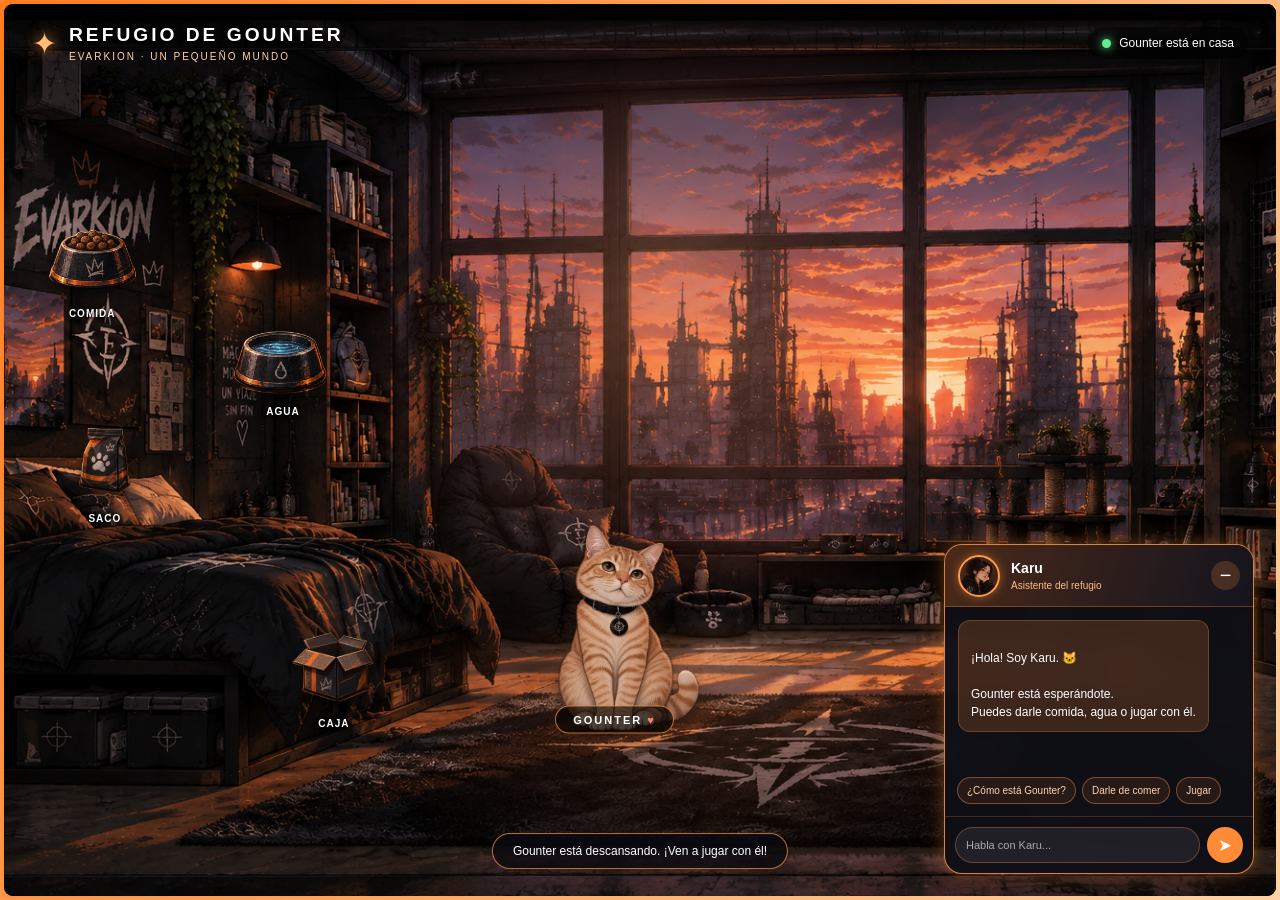
==== commit 2cbf7406: "Add room light elements to index.html" ====
--- a/gunter/index.html
+++ b/gunter/index.html
@@ -27,6 +27,9 @@
                 <div class="room-background"></div>
                 <div class="room-overlay"></div>
 
+                <div class="room-light"></div>
+                <div class="room-floor-light"></div>
+                <div class="window-rays"></div>
                 <!-- CABECERA -->
                 <header class="room-header">
 
--- a/gunter/css/styles.css
+++ b/gunter/css/styles.css
@@ -11,273 +11,300 @@
 
 :root {
     --orange: #ff8c32;
-    --orange-light: #ffb45e;
-    --dark: #11131a;
-    --white: #ffffff;
-}
-
+    --orange-light: #ffbd75;
+}
+
+html,
 body {
-    min-height: 100vh;
-    background:
-        radial-gradient(circle at center, #29202a, #101018 75%);
-    color: var(--white);
-    font-family: Arial, Helvetica, sans-serif;
-    overflow-x: hidden;
-}
-
-/* CONTENEDOR */
+    width: 100%;
+    height: 100%;
+    overflow: hidden;
+}
+
+body {
+    background: #101016;
+    color: white;
+    font-family: Arial, sans-serif;
+}
+
+/* HABITACIÓN A PANTALLA COMPLETA */
 
 .refuge-container {
     width: 100%;
-    min-height: 100vh;
-    padding: 18px;
+    height: 100vh;
+    height: 100dvh;
+}
+
+.room-frame {
+    width: 100%;
+    height: 100%;
+    padding: 4px;
+
+    background: linear-gradient(
+        120deg,
+        #ff720e,
+        #ffd09a,
+        #ff720e,
+        #ff9b35
+    );
+
+    background-size: 300% 300%;
+
+    animation: frame-glow 7s ease infinite;
+
+    box-shadow:
+        0 0 15px rgba(255, 127, 35, .65),
+        inset 0 0 8px rgba(255,255,255,.2);
+}
+
+@keyframes frame-glow {
+    0% { background-position: 0% 50%; }
+    50% { background-position: 100% 50%; }
+    100% { background-position: 0% 50%; }
+}
+
+/* ESCENA */
+
+.room {
+    position: relative;
+    isolation: isolate;
+
+    width: 100%;
+    height: 100%;
+
+    overflow: hidden;
+    border-radius: 9px;
+
+    background: #211c20;
+}
+
+/* FONDO */
+
+.room-background {
+    position: absolute;
+    inset: 0;
+    z-index: -2;
+
+    background-image: url("../assets/background/habitacion.png");
+
+    background-size: cover;
+    background-position: center;
+    background-repeat: no-repeat;
+
+    transform: scale(1.015);
+}
+
+/* OSCURECIMIENTO SUTIL */
+
+.room-overlay {
+    position: absolute;
+    inset: 0;
+    z-index: -1;
+
+    background: linear-gradient(
+        180deg,
+        rgba(0,0,0,.27),
+        transparent 25%,
+        transparent 70%,
+        rgba(0,0,0,.15)
+    );
+
+    pointer-events: none;
+}
+
+/* CABECERA */
+
+.room-header {
+    position: absolute;
+    top: 0;
+    left: 0;
+    width: 100%;
+
+    padding: 20px 28px;
+
+    display: flex;
+    justify-content: space-between;
+    align-items: center;
+
+    z-index: 15;
+
+    pointer-events: none;
+}
+
+.header-brand {
+    display: flex;
+    align-items: center;
+    gap: 12px;
+}
+
+.brand-icon {
+    font-size: 30px;
+    color: var(--orange-light);
+    text-shadow: 0 0 15px var(--orange);
+}
+
+.header-brand h1 {
+    font-size: clamp(14px, 1.5vw, 22px);
+    letter-spacing: 3px;
+    text-shadow: 0 2px 8px black;
+}
+
+.header-brand p {
+    font-size: 10px;
+    margin-top: 5px;
+    letter-spacing: 2px;
+    color: #ffd2a5;
+}
+
+.room-status {
+    display: flex;
+    align-items: center;
+    gap: 8px;
+
+    padding: 9px 14px;
+
+    border-radius: 25px;
+
+    background: rgba(0,0,0,.45);
+    backdrop-filter: blur(8px);
+
+    font-size: 12px;
+}
+
+.status-dot {
+    width: 9px;
+    height: 9px;
+    border-radius: 50%;
+
+    background: #62ed91;
+    box-shadow: 0 0 10px #62ed91;
+}
+
+/* OBJETOS */
+
+.objects-container {
+    position: absolute;
+    inset: 0;
+
+    z-index: 4;
+
+    pointer-events: none;
+}
+
+.room-object {
+    position: absolute;
+
+    width: 100px;
+    height: 115px;
+
     display: flex;
     flex-direction: column;
     align-items: center;
     justify-content: center;
-    gap: 14px;
-}
-
-/* MARCO NARANJA */
-
-.room-frame {
-    width: 100%;
-    max-width: 1500px;
-    height: min(82vh, 850px);
-    min-height: 520px;
-    padding: 4px;
-    border-radius: 18px;
-
-    background: linear-gradient(
-        120deg,
-        #ff6a00,
-        #ffbd69,
-        #ff6a00,
-        #ff9b36
-    );
-
-    background-size: 300% 300%;
-    animation: orange-frame 7s ease infinite;
-
-    box-shadow:
-        0 0 12px rgba(255, 126, 38, 0.7),
-        0 0 35px rgba(255, 126, 38, 0.35);
-}
-
-@keyframes orange-frame {
-    0% {
-        background-position: 0% 50%;
-    }
-
-    50% {
-        background-position: 100% 50%;
-    }
-
-    100% {
-        background-position: 0% 50%;
-    }
-}
-
-/* HABITACIÓN */
-
-.room {
-    width: 100%;
-    height: 100%;
-    position: relative;
-    overflow: hidden;
-    isolation: isolate;
-    border-radius: 15px;
-    background: #24202b;
-}
-
-/* FONDO */
-
-.room-background {
-    position: absolute;
-    inset: 0;
-    z-index: -3;
-
-    background-image: url("../assets/background/habitacion.png");
-    background-position: center;
-    background-size: cover;
-    background-repeat: no-repeat;
-}
-
-/* CAPA DE ILUMINACIÓN */
-
-.room-overlay {
-    position: absolute;
-    inset: 0;
-    z-index: -2;
-
-    background:
-        linear-gradient(
-            180deg,
-            rgba(10, 10, 18, 0.55),
-            transparent 32%,
-            rgba(10, 10, 18, 0.08) 65%,
-            rgba(10, 10, 18, 0.40)
-        );
-
-    pointer-events: none;
-}
-
-/* CABECERA */
-
-.room-header {
-    position: absolute;
-    top: 0;
-    left: 0;
-    width: 100%;
-    padding: 22px 28px;
-
-    display: flex;
-    justify-content: space-between;
-    align-items: center;
-
-    z-index: 10;
-}
-
-.header-brand {
-    display: flex;
-    align-items: center;
-    gap: 12px;
-}
-
-.brand-icon {
-    color: var(--orange-light);
-    font-size: 35px;
-    text-shadow: 0 0 15px var(--orange);
-}
-
-.header-brand h1 {
-    font-size: clamp(15px, 2vw, 23px);
-    letter-spacing: 3px;
-    text-shadow: 0 2px 8px #000;
-}
-
-.header-brand p {
-    margin-top: 5px;
-    font-size: 10px;
-    letter-spacing: 2px;
-    color: #ffd2a5;
-}
-
-.room-status {
-    display: flex;
-    align-items: center;
-    gap: 8px;
-
-    padding: 10px 15px;
-    border-radius: 30px;
-
-    background: rgba(0, 0, 0, 0.45);
-    backdrop-filter: blur(8px);
-
-    font-size: 12px;
-}
-
-.status-dot {
-    width: 9px;
-    height: 9px;
-    background: #62ed91;
-    border-radius: 50%;
-    box-shadow: 0 0 10px #62ed91;
-}
-
-/* ZONA DE JUEGO */
-
-.room-content {
-    position: absolute;
-    inset: 0;
-}
-
-/* OBJETOS */
-
-.objects-container {
-    position: absolute;
-    left: 3%;
-    bottom: 8%;
-    z-index: 5;
-
-    display: flex;
-    flex-direction: column;
-    gap: 12px;
-}
-
-.room-object {
-    width: 95px;
-    height: 95px;
-
-    border: 1px solid rgba(255, 175, 100, 0.5);
-    border-radius: 15px;
-
-    background: rgba(15, 13, 18, 0.65);
-    backdrop-filter: blur(8px);
-
-    display: flex;
-    flex-direction: column;
-    align-items: center;
-    justify-content: center;
-    gap: 4px;
+    gap: 2px;
+
+    background: transparent;
+    border: none;
+    border-radius: 0;
+    box-shadow: none;
 
     cursor: grab;
     user-select: none;
     touch-action: none;
 
+    pointer-events: auto;
+
     transition:
-        transform 0.25s ease,
-        border-color 0.25s ease,
-        box-shadow 0.25s ease;
+        filter .25s ease,
+        transform .25s ease;
 }
 
 .room-object img {
-    width: 62px;
-    height: 62px;
+    display: block;
+
+    width: 100%;
+    height: 92px;
+
     object-fit: contain;
-    pointer-events: none;
-    filter: drop-shadow(0 3px 5px rgba(0, 0, 0, 0.4));
+
+    background: transparent;
+    border: none;
+    box-shadow: none;
+
+    pointer-events: none;
+
+    filter: drop-shadow(0 5px 5px rgba(0,0,0,.45));
 }
 
 .room-object span {
-    color: white;
-    font-size: 9px;
+    font-size: 10px;
     font-weight: bold;
     letter-spacing: 1px;
+
+    color: white;
+    text-shadow:
+        0 2px 4px black,
+        0 0 5px black;
+
     pointer-events: none;
 }
 
 .room-object:hover {
+    filter: drop-shadow(0 0 9px rgba(255,157,75,.8));
     transform: scale(1.08);
-    border-color: var(--orange-light);
-
-    box-shadow:
-        0 0 12px rgba(255, 140, 50, 0.6);
 }
 
 .room-object:active {
     cursor: grabbing;
 }
 
+/* POSICIONES INICIALES */
+
+.food-object {
+    left: 3%;
+    top: 23%;
+}
+
+.water-object {
+    left: 18%;
+    top: 34%;
+}
+
+.sack-object {
+    left: 4%;
+    top: 46%;
+}
+
+.box-object {
+    left: 22%;
+    top: 69%;
+}
+
 /* GOUNTER */
 
 .cat-area {
     position: absolute;
-    left: 50%;
-    bottom: 9%;
-
-    width: 240px;
-    height: 260px;
-
-    transform: translateX(-50%);
-    z-index: 4;
+
+    left: 48%;
+    top: 68%;
+
+    width: 230px;
+    height: 245px;
+
+    transform: translate(-50%, -50%);
 
     display: flex;
     flex-direction: column;
+    justify-content: flex-end;
     align-items: center;
-    justify-content: flex-end;
-
-    pointer-events: none;
+
+    z-index: 6;
+
+    pointer-events: none;
+
+    transition:
+        left 1.5s cubic-bezier(.22,.8,.25,1),
+        top 1.5s cubic-bezier(.22,.8,.25,1);
 }
 
 .gounter {
@@ -288,45 +315,56 @@
     object-position: center bottom;
 
     cursor: pointer;
+    pointer-events: auto;
+
     user-select: none;
-    pointer-events: auto;
 
     transform-origin: center bottom;
 
-    filter: drop-shadow(0 8px 8px rgba(0, 0, 0, 0.3));
-
-    transition: filter 0.3s ease;
-    animation: cat-idle 3s ease-in-out infinite;
-}
-
-.gounter:hover {
-    filter:
-        drop-shadow(0 0 12px rgba(255, 177, 94, 0.8));
-}
-
-@keyframes cat-idle {
+    filter: drop-shadow(0 7px 7px rgba(0,0,0,.4));
+
+    animation: idle-cat 4s ease-in-out infinite;
+}
+
+@keyframes idle-cat {
     0%, 100% {
-        transform: translateY(0);
+        transform: translateY(0) scale(1);
     }
 
     50% {
-        transform: translateY(-5px);
+        transform: translateY(-4px) scale(1.008);
     }
 }
 
 /* MOVIMIENTO */
 
 .gounter.walking {
-    animation: cat-walk 0.35s ease-in-out infinite;
-}
-
-@keyframes cat-walk {
+    animation: walking-cat .38s ease-in-out infinite;
+}
+
+@keyframes walking-cat {
     0%, 100% {
         transform: translateY(0) rotate(-2deg);
     }
 
     50% {
-        transform: translateY(-9px) rotate(2deg);
+        transform: translateY(-7px) rotate(2deg);
+    }
+}
+
+/* OLFATEAR */
+
+.gounter.sniffing {
+    animation: sniff-cat .7s ease-in-out infinite;
+}
+
+@keyframes sniff-cat {
+    0%, 100% {
+        transform: translateY(0) rotate(0);
+    }
+
+    50% {
+        transform: translateY(5px) rotate(-2deg);
     }
 }
 
@@ -334,32 +372,64 @@
 
 .gounter.eating,
 .gounter.drinking {
-    animation: cat-eat 0.35s ease-in-out infinite;
-}
-
-@keyframes cat-eat {
+    animation: eat-cat .65s ease-in-out infinite;
+}
+
+@keyframes eat-cat {
     0%, 100% {
-        transform: translateY(0);
+        transform: translateY(0) rotate(0);
     }
 
     50% {
-        transform: translateY(7px);
-    }
-}
-
-/* RONRONEO */
+        transform: translateY(8px) rotate(-2deg);
+    }
+}
+
+/* DORMIR */
+
+.gounter.sleeping {
+    animation: sleeping-cat 3s ease-in-out infinite;
+}
+
+@keyframes sleeping-cat {
+    0%, 100% {
+        transform: translateY(2px) scaleY(.96);
+    }
+
+    50% {
+        transform: translateY(5px) scaleY(.93);
+    }
+}
+
+/* JUGAR */
+
+.gounter.playing {
+    animation: playing-cat .55s ease-in-out infinite;
+}
+
+@keyframes playing-cat {
+    0%, 100% {
+        transform: translateY(0) rotate(-4deg);
+    }
+
+    50% {
+        transform: translateY(-12px) rotate(5deg);
+    }
+}
+
+/* RONRONEAR */
 
 .gounter.purring {
-    animation: cat-purr 0.2s ease-in-out infinite;
-}
-
-@keyframes cat-purr {
+    animation: purring-cat .3s ease-in-out infinite;
+}
+
+@keyframes purring-cat {
     0%, 100% {
-        transform: rotate(-2deg) scale(1);
+        transform: scale(1) rotate(-1deg);
     }
 
     50% {
-        transform: rotate(2deg) scale(1.04);
+        transform: scale(1.04) rotate(1deg);
     }
 }
 
@@ -367,17 +437,17 @@
 
 .cat-shadow {
     position: absolute;
-    bottom: 35px;
-
-    width: 130px;
-    height: 20px;
+    bottom: 32px;
+
+    width: 125px;
+    height: 19px;
 
     border-radius: 50%;
-    background: rgba(0, 0, 0, 0.35);
+    background: rgba(0,0,0,.4);
     filter: blur(8px);
 }
 
-/* NOMBRE DEL GATO */
+/* NOMBRE */
 
 .cat-name {
     position: absolute;
@@ -385,80 +455,62 @@
 
     padding: 7px 17px;
 
-    border-radius: 20px;
-    background: rgba(0, 0, 0, 0.65);
-
-    border: 1px solid rgba(255, 161, 77, 0.6);
+    background: rgba(0,0,0,.62);
+    border: 1px solid rgba(255,156,75,.7);
+    border-radius: 25px;
 
     font-size: 11px;
+    font-weight: bold;
     letter-spacing: 2px;
-    font-weight: bold;
-
-    display: flex;
-    align-items: center;
-    gap: 7px;
-}
-
-.cat-heart {
-    color: #ff775f;
+}
+
+.cat-name span {
+    color: #ff826d;
 }
 
 /* MENSAJE */
 
 .room-message {
     position: absolute;
+
     left: 50%;
     bottom: 3%;
 
     transform: translateX(-50%);
 
-    padding: 11px 22px;
+    padding: 10px 20px;
+
     border-radius: 30px;
 
-    background: rgba(10, 10, 15, 0.75);
-    border: 1px solid rgba(255, 165, 80, 0.5);
+    background: rgba(10,10,15,.8);
+    border: 1px solid rgba(255,150,65,.7);
 
     color: white;
+
     font-size: 12px;
     text-align: center;
 
-    z-index: 8;
-    pointer-events: none;
-
-    transition: opacity 0.3s ease;
-}
-
-/* PIE */
-
-.refuge-footer {
-    width: 100%;
-    max-width: 1500px;
-
-    display: flex;
-    justify-content: space-between;
-
-    padding: 5px 10px;
-
-    color: #a8a0a0;
-    font-size: 11px;
-    letter-spacing: 1px;
+    z-index: 12;
+    pointer-events: none;
+
+    transition: opacity .3s ease;
 }
 
 /* RESPONSIVE */
 
-@media (max-width: 700px) {
-
-    .refuge-container {
-        padding: 8px;
-    }
-
-    .room-frame {
-        height: 85vh;
-        min-height: 580px;
-    }
+@media(max-width: 700px) {
 
     .room-header {
-        padding: 15px;
+        padding: 12px;
+    }
+
+    .header-brand h1 {
+        font-size: 12px;
+        letter-spacing: 1px;
+    }
+
+    .header-brand p {
+        font-size: 8px;
     }
 
     .room-status {
@@ -466,29 +518,13 @@
         padding: 7px;
     }
 
-    .header-brand h1 {
-        font-size: 13px;
-        letter-spacing: 1px;
-    }
-
-    .header-brand p {
-        font-size: 8px;
-    }
-
-    .objects-container {
-        left: 8px;
-        bottom: 12%;
-        gap: 8px;
-    }
-
     .room-object {
-        width: 67px;
-        height: 72px;
+        width: 70px;
+        height: 85px;
     }
 
     .room-object img {
-        width: 45px;
-        height: 45px;
+        height: 65px;
     }
 
     .room-object span {
@@ -496,10 +532,8 @@
     }
 
     .cat-area {
-        width: 180px;
-        height: 205px;
-        bottom: 13%;
-        left: 55%;
+        width: 175px;
+        height: 195px;
     }
 
     .gounter {
@@ -508,23 +542,171 @@
     }
 
     .room-message {
-        bottom: 4%;
-        width: max-content;
-        max-width: 80%;
+        bottom: 2%;
+        max-width: 85%;
         font-size: 10px;
     }
-
-    .refuge-footer {
-        font-size: 9px;
-    }
-}
-
-@media (prefers-reduced-motion: reduce) {
-    *,
-    *::before,
-    *::after {
-        animation-duration: 0.01ms !important;
-        animation-iteration-count: 1 !important;
-        transition-duration: 0.01ms !important;
-    }
-}
+}
+
+@media(prefers-reduced-motion: reduce) {
+    .room-frame,
+    .gounter {
+        animation-duration: 3s;
+    }
+}
+
+
+/* ==========================================
+   EVARKION - ILUMINACIÓN DEL VENTANAL
+========================================== */
+
+/* La habitación será el origen de las capas */
+
+.room {
+    position: relative;
+    isolation: isolate;
+    overflow: hidden;
+}
+
+/* Luz principal procedente del atardecer */
+
+.room-light {
+    position: absolute;
+
+    top: 2%;
+    left: 27%;
+
+    width: 53%;
+    height: 66%;
+
+    z-index: 1;
+    pointer-events: none;
+
+    background:
+        radial-gradient(
+            ellipse at 50% 48%,
+            rgba(255, 158, 102, .25) 0%,
+            rgba(255, 119, 78, .15) 30%,
+            rgba(255, 94, 89, .07) 53%,
+            transparent 76%
+        );
+
+    filter: blur(22px);
+
+    animation: sunset-light 9s ease-in-out infinite alternate;
+}
+
+@keyframes sunset-light {
+
+    0% {
+        opacity: .65;
+        transform: scale(1);
+    }
+
+    50% {
+        opacity: 1;
+        transform: scale(1.035);
+    }
+
+    100% {
+        opacity: .8;
+        transform: scale(1.015);
+    }
+}
+
+/* Reflejo cálido sobre el suelo */
+
+.room-floor-light {
+    position: absolute;
+
+    left: 27%;
+    bottom: 0;
+
+    width: 58%;
+    height: 29%;
+
+    z-index: 1;
+    pointer-events: none;
+
+    background:
+        radial-gradient(
+            ellipse at 50% 0%,
+            rgba(255, 145, 77, .20),
+            rgba(255, 112, 62, .08) 40%,
+            transparent 75%
+        );
+
+    filter: blur(15px);
+
+    animation: floor-glow 8s ease-in-out infinite alternate;
+}
+
+@keyframes floor-glow {
+    from {
+        opacity: .5;
+    }
+
+    to {
+        opacity: 1;
+    }
+}
+
+/* Rayos de luz que entran por la ventana */
+
+.window-rays {
+    position: absolute;
+
+    top: 10%;
+    left: 30%;
+
+    width: 50%;
+    height: 55%;
+
+    z-index: 1;
+    pointer-events: none;
+
+    background:
+        linear-gradient(
+            115deg,
+            transparent 20%,
+            rgba(255, 185, 125, .045) 38%,
+            transparent 55%
+        ),
+        linear-gradient(
+            72deg,
+            transparent 35%,
+            rgba(255, 143, 104, .04) 48%,
+            transparent 68%
+        );
+
+    filter: blur(12px);
+
+    animation: rays-move 13s ease-in-out infinite alternate;
+}
+
+@keyframes rays-move {
+    from {
+        transform: translateX(-8px);
+        opacity: .5;
+    }
+
+    to {
+        transform: translateX(10px);
+        opacity: 1;
+    }
+}
+
+/* Reflejo cálido sobre Gounter */
+
+.cat-area {
+    filter:
+        drop-shadow(0 0 9px rgba(255, 143, 79, .12));
+}
+
+/* Evitar que las capas interfieran */
+
+.room-light,
+.room-floor-light,
+.window-rays {
+    user-select: none;
+}
--- a/gunter/css/karu-chat.css
+++ b/gunter/css/karu-chat.css
@@ -5,85 +5,87 @@
 
 .karu-chat {
     position: absolute;
+
     right: 22px;
     bottom: 22px;
 
     width: 310px;
     max-height: 440px;
 
-    z-index: 20;
-
-    border-radius: 17px;
     overflow: hidden;
 
-    background: rgba(15, 15, 23, 0.93);
-
-    border: 1px solid rgba(255, 153, 70, 0.7);
+    z-index: 25;
+
+    border: 1px solid rgba(255,151,70,.85);
+    border-radius: 18px;
+
+    background: rgba(15,15,23,.94);
+
+    backdrop-filter: blur(13px);
 
     box-shadow:
-        0 0 12px rgba(255, 130, 40, 0.3),
-        0 0 30px rgba(255, 130, 40, 0.12);
-
-    backdrop-filter: blur(12px);
+        0 0 14px rgba(255,135,45,.3),
+        0 0 35px rgba(255,135,45,.12);
 
     transition:
-        max-height 0.35s ease,
-        box-shadow 0.3s ease;
+        max-height .35s ease,
+        box-shadow .3s ease;
 }
 
 .karu-chat:hover {
     box-shadow:
-        0 0 16px rgba(255, 130, 40, 0.55),
-        0 0 35px rgba(255, 130, 40, 0.2);
+        0 0 18px rgba(255,135,45,.5),
+        0 0 35px rgba(255,135,45,.2);
 }
 
 /* CABECERA */
 
 .karu-header {
-    min-height: 65px;
+    height: 62px;
+
+    padding: 9px 13px;
 
     display: flex;
     align-items: center;
     gap: 11px;
 
-    padding: 10px 13px;
-
     background: linear-gradient(
         110deg,
-        rgba(255, 125, 40, 0.25),
-        rgba(20, 20, 30, 0.9)
+        rgba(255,125,40,.25),
+        rgba(20,20,30,.9)
     );
 
-    border-bottom: 1px solid rgba(255, 153, 70, 0.3);
+    border-bottom: 1px solid rgba(255,153,70,.3);
 }
 
 .karu-avatar {
-    width: 43px;
-    height: 43px;
+    width: 42px;
+    height: 42px;
 
     border-radius: 50%;
     object-fit: cover;
 
     border: 2px solid #ff9a45;
 
-    box-shadow: 0 0 10px rgba(255, 140, 50, 0.5);
+    box-shadow: 0 0 10px rgba(255,140,50,.5);
 }
 
 .karu-info {
+    flex: 1;
+
     display: flex;
     flex-direction: column;
     gap: 4px;
-    flex: 1;
 }
 
 .karu-info strong {
+    color: white;
     font-size: 14px;
-    color: #fff;
 }
 
 .karu-info span {
+    color: #ffbc86;
     font-size: 10px;
-    color: #ffbc86;
 }
 
 .karu-minimize {
@@ -93,10 +95,11 @@
     border: none;
     border-radius: 50%;
 
-    background: rgba(255, 145, 60, 0.2);
+    background: rgba(255,145,60,.2);
     color: white;
 
     font-size: 20px;
+
     cursor: pointer;
 }
 
@@ -108,7 +111,7 @@
 }
 
 .karu-messages {
-    height: 175px;
+    height: 170px;
 
     padding: 13px;
 
@@ -120,8 +123,8 @@
 }
 
 .message {
+    max-width: 90%;
     width: fit-content;
-    max-width: 90%;
 
     padding: 10px 12px;
 
@@ -129,53 +132,54 @@
 
     font-size: 12px;
     line-height: 1.5;
+
+    white-space: pre-line;
 }
 
 .karu-message {
     align-self: flex-start;
 
-    color: #fff;
-    background: rgba(255, 137, 55, 0.19);
-
-    border: 1px solid rgba(255, 157, 82, 0.25);
+    color: white;
+
+    background: rgba(255,137,55,.19);
+
+    border: 1px solid rgba(255,157,82,.25);
 }
 
 .user-message {
     align-self: flex-end;
 
     color: white;
-    background: rgba(85, 94, 145, 0.4);
-}
-
-/* OPCIONES */
+    background: rgba(85,94,145,.4);
+}
+
+/* RESPUESTAS RÁPIDAS */
 
 .karu-options {
     display: flex;
     flex-wrap: wrap;
-
     gap: 6px;
+
     padding: 0 12px 12px;
 }
 
 .karu-options button {
     padding: 7px 9px;
 
-    border: 1px solid rgba(255, 158, 83, 0.4);
+    border: 1px solid rgba(255,158,83,.4);
     border-radius: 20px;
 
-    background: rgba(255, 130, 45, 0.1);
+    background: rgba(255,130,45,.1);
+
     color: #ffd4b0;
-
     font-size: 10px;
 
     cursor: pointer;
-
-    transition: 0.2s ease;
+    transition: .2s;
 }
 
 .karu-options button:hover {
-    background: rgba(255, 130, 45, 0.35);
-    border-color: #ffad68;
+    background: rgba(255,130,45,.35);
 }
 
 /* ENTRADA */
@@ -186,7 +190,7 @@
 
     padding: 10px;
 
-    border-top: 1px solid rgba(255, 153, 70, 0.2);
+    border-top: 1px solid rgba(255,153,70,.2);
 }
 
 .karu-input-area input {
@@ -195,12 +199,12 @@
 
     padding: 10px;
 
-    border: 1px solid rgba(255, 153, 70, 0.3);
+    border: 1px solid rgba(255,153,70,.3);
     border-radius: 20px;
 
     outline: none;
 
-    background: rgba(255, 255, 255, 0.07);
+    background: rgba(255,255,255,.07);
     color: white;
 
     font-size: 11px;
@@ -229,53 +233,45 @@
     font-size: 17px;
 
     cursor: pointer;
-
-    transition: 0.2s ease;
 }
 
 .karu-input-area button:hover {
     background: #ffad68;
-    transform: scale(1.08);
-}
-
-/* CHAT MINIMIZADO */
+}
+
+/* MINIMIZAR */
 
 .karu-chat.minimized {
-    max-height: 65px;
+    max-height: 62px;
 }
 
 .karu-chat.minimized .karu-chat-content {
     display: none;
 }
 
-.karu-chat.minimized .karu-minimize {
-    transform: rotate(180deg);
-}
-
-/* RESPONSIVE */
-
-@media (max-width: 700px) {
+/* MÓVILES */
+
+@media(max-width: 700px) {
 
     .karu-chat {
-        right: 9px;
-        bottom: 9px;
-
-        width: 225px;
-        max-height: 310px;
+        right: 8px;
+        bottom: 8px;
+
+        width: min(245px, 70vw);
+        max-height: 350px;
     }
 
     .karu-header {
-        min-height: 53px;
+        height: 55px;
     }
 
     .karu-avatar {
-        width: 35px;
-        height: 35px;
+        width: 36px;
+        height: 36px;
     }
 
     .karu-messages {
-        height: 115px;
-        padding: 9px;
+        height: 120px;
     }
 
     .message {
@@ -285,8 +281,4 @@
     .karu-options button {
         font-size: 9px;
     }
-
-    .karu-input-area input {
-        font-size: 10px;
-    }
-}
+}
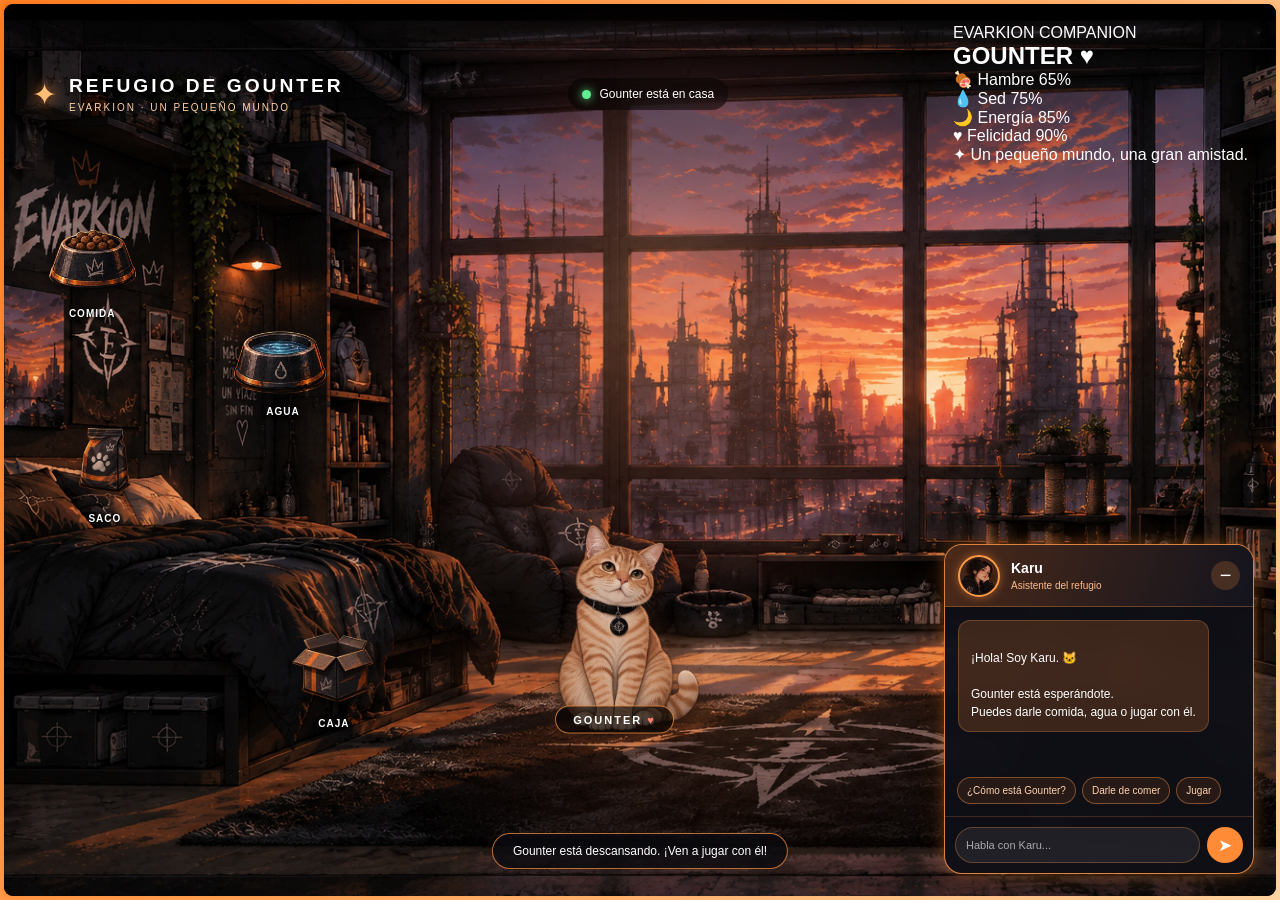
==== commit 7951226d: "Add pet status section for Gounter" ====
--- a/gunter/index.html
+++ b/gunter/index.html
@@ -46,6 +46,98 @@
                         <span class="status-dot"></span>
                         <span>Gounter está en casa</span>
                     </div>
+                      
+                <!-- =====================================
+                     ESTADO Y NECESIDADES DE GOUNTER
+                ===================================== -->
+                
+                <section class="pet-status" id="pet-status">
+                
+                    <div class="pet-status-header">
+                
+                        <div>
+                            <span class="pet-status-eyebrow">
+                                EVARKION COMPANION
+                            </span>
+                
+                            <h2>GOUNTER <span>♥</span></h2>
+                        </div>
+                
+                        <span class="pet-status-indicator"></span>
+                
+                    </div>
+                
+                    <div class="pet-status-divider"></div>
+                
+                    <!-- HAMBRE -->
+                
+                    <div class="need-item">
+                
+                        <div class="need-heading">
+                            <span>🍖 Hambre</span>
+                            <span id="hunger-value">65%</span>
+                        </div>
+                
+                        <div class="need-bar">
+                            <div class="need-fill hunger-fill"
+                                 id="hunger-bar"></div>
+                        </div>
+                
+                    </div>
+                
+                    <!-- SED -->
+                
+                    <div class="need-item">
+                
+                        <div class="need-heading">
+                            <span>💧 Sed</span>
+                            <span id="thirst-value">75%</span>
+                        </div>
+                
+                        <div class="need-bar">
+                            <div class="need-fill thirst-fill"
+                                 id="thirst-bar"></div>
+                        </div>
+                
+                    </div>
+                
+                    <!-- ENERGÍA -->
+                
+                    <div class="need-item">
+                
+                        <div class="need-heading">
+                            <span>🌙 Energía</span>
+                            <span id="energy-value">85%</span>
+                        </div>
+                
+                        <div class="need-bar">
+                            <div class="need-fill energy-fill"
+                                 id="energy-bar"></div>
+                        </div>
+                
+                    </div>
+                
+                    <!-- FELICIDAD -->
+                
+                    <div class="need-item">
+                
+                        <div class="need-heading">
+                            <span>♥ Felicidad</span>
+                            <span id="happiness-value">90%</span>
+                        </div>
+                
+                        <div class="need-bar">
+                            <div class="need-fill happiness-fill"
+                                 id="happiness-bar"></div>
+                        </div>
+                
+                    </div>
+                
+                    <div class="pet-status-footer">
+                        <span>✦</span> Un pequeño mundo, una gran amistad.
+                    </div>
+                
+                </section>
 
                 </header>
 
--- a/gunter/css/styles.css
+++ b/gunter/css/styles.css
@@ -710,3 +710,160 @@
 .window-rays {
     user-select: none;
 }
+
+
+/* ==========================================
+   GOUNTER - SOMBRA DINÁMICA
+========================================== */
+
+.cat-shadow {
+    position: absolute;
+
+    width: 125px;
+    height: 20px;
+
+    bottom: 32px;
+
+    border-radius: 50%;
+
+    background: rgba(0, 0, 0, .65);
+
+    filter: blur(9px);
+
+    transform: scale(1);
+
+    transition:
+        transform .5s ease,
+        opacity .5s ease,
+        filter .5s ease;
+
+    animation: cat-shadow-breathe 4s ease-in-out infinite;
+}
+
+@keyframes cat-shadow-breathe {
+    0%, 100% {
+        transform: scale(1);
+        opacity: .65;
+    }
+
+    50% {
+        transform: scale(.92);
+        opacity: .48;
+    }
+}
+
+/* Caminando */
+
+.cat-area:has(.gounter.walking) .cat-shadow {
+    transform: scale(.78);
+    opacity: .4;
+}
+
+/* Comiendo o bebiendo */
+
+.cat-area:has(.gounter.eating) .cat-shadow,
+.cat-area:has(.gounter.drinking) .cat-shadow {
+    transform: scale(.95);
+}
+
+/* Durmiendo */
+
+.cat-area:has(.gounter.sleeping) .cat-shadow {
+    transform: scale(1.12);
+    opacity: .7;
+    filter: blur(12px);
+}
+
+/* Ronroneando */
+
+.cat-area:has(.gounter.purring) .cat-shadow {
+    transform: scale(1.06);
+}
+
+
+
+/* ==========================================
+   GOUNTER - CORAZONES
+========================================== */
+
+.heart-float {
+    position: absolute;
+
+    z-index: 10;
+
+    color: #ff8c9d;
+
+    font-size: 19px;
+
+    pointer-events: none;
+
+    text-shadow:
+        0 0 7px rgba(255, 105, 135, .7),
+        0 0 15px rgba(255, 105, 135, .35);
+
+    animation: heart-rise 1.8s ease-out forwards;
+}
+
+@keyframes heart-rise {
+
+    0% {
+        opacity: 0;
+        transform: translateY(10px) scale(.4);
+    }
+
+    20% {
+        opacity: 1;
+        transform: translateY(0) scale(1.1);
+    }
+
+    70% {
+        opacity: 1;
+    }
+
+    100% {
+        opacity: 0;
+        transform: translateY(-65px) scale(.7);
+    }
+}
+
+
+/* ==========================================
+   GOUNTER - HUELLAS
+========================================== */
+
+.cat-paw {
+    position: absolute;
+
+    z-index: 5;
+
+    color: rgba(255, 190, 135, .75);
+
+    font-size: 17px;
+
+    pointer-events: none;
+
+    user-select: none;
+
+    animation: paw-fade 2.2s ease-out forwards;
+
+    text-shadow:
+        0 0 5px rgba(255, 139, 64, .35);
+}
+
+@keyframes paw-fade {
+
+    0% {
+        opacity: 0;
+        transform: scale(.4) rotate(-15deg);
+    }
+
+    20% {
+        opacity: .75;
+        transform: scale(1) rotate(0deg);
+    }
+
+    100% {
+        opacity: 0;
+        transform: scale(.75) translateY(-5px);
+    }
+}
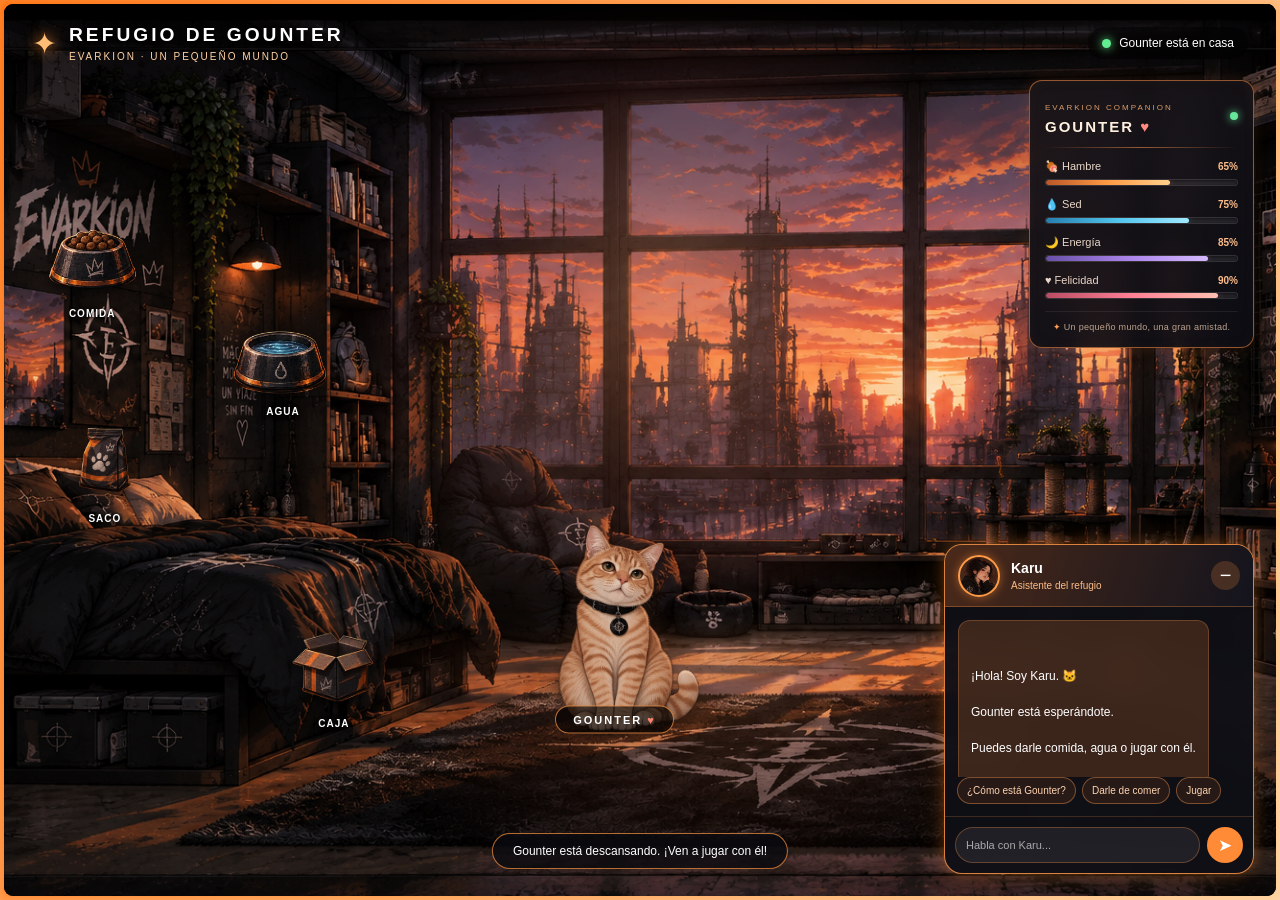
==== commit 6ac36e94: "Update index.html" ====
--- a/gunter/index.html
+++ b/gunter/index.html
@@ -6,13 +6,19 @@
     <meta charset="UTF-8">
     <meta name="viewport" content="width=device-width, initial-scale=1.0">
 
+    <meta name="theme-color" content="#101016">
+    <meta name="description" content="Refugio de Gounter, un pequeño mundo de EVARKION.">
+
     <title>Refugio de Gounter | EVARKION</title>
 
+    <!-- ESTILOS -->
     <link rel="stylesheet" href="css/styles.css">
     <link rel="stylesheet" href="css/karu-chat.css">
 
+    <!-- JAVASCRIPT -->
     <script src="js/game.js" defer></script>
     <script src="js/karu-chat.js" defer></script>
+
 </head>
 
 <body>
@@ -21,257 +27,433 @@
 
         <section class="room-frame">
 
+            <!-- =================================
+                 HABITACIÓN PRINCIPAL
+            ================================== -->
+
             <div class="room" id="room">
 
-                <!-- HABITACIÓN -->
+                <!-- FONDO Y AMBIENTACIÓN -->
+
                 <div class="room-background"></div>
+
                 <div class="room-overlay"></div>
 
                 <div class="room-light"></div>
+
                 <div class="room-floor-light"></div>
+
                 <div class="window-rays"></div>
-                <!-- CABECERA -->
+
+
+                <!-- =================================
+                     CABECERA
+                ================================== -->
+
                 <header class="room-header">
 
                     <div class="header-brand">
+
                         <span class="brand-icon">✦</span>
 
                         <div>
+
                             <h1>REFUGIO DE GOUNTER</h1>
+
                             <p>EVARKION · UN PEQUEÑO MUNDO</p>
-                        </div>
-                    </div>
+
+                        </div>
+
+                    </div>
+
 
                     <div class="room-status">
+
                         <span class="status-dot"></span>
+
                         <span>Gounter está en casa</span>
-                    </div>
-                      
-                <!-- =====================================
-                     ESTADO Y NECESIDADES DE GOUNTER
-                ===================================== -->
-                
+
+                    </div>
+
+                </header>
+
+
+                <!-- =================================
+                     NECESIDADES DE GOUNTER
+                ================================== -->
+
                 <section class="pet-status" id="pet-status">
-                
+
                     <div class="pet-status-header">
-                
+
                         <div>
+
                             <span class="pet-status-eyebrow">
                                 EVARKION COMPANION
                             </span>
-                
+
                             <h2>GOUNTER <span>♥</span></h2>
-                        </div>
-                
+
+                        </div>
+
                         <span class="pet-status-indicator"></span>
-                
-                    </div>
-                
+
+                    </div>
+
+
                     <div class="pet-status-divider"></div>
-                
+
+
                     <!-- HAMBRE -->
-                
+
                     <div class="need-item">
-                
+
                         <div class="need-heading">
+
                             <span>🍖 Hambre</span>
+
                             <span id="hunger-value">65%</span>
-                        </div>
-                
+
+                        </div>
+
                         <div class="need-bar">
-                            <div class="need-fill hunger-fill"
-                                 id="hunger-bar"></div>
-                        </div>
-                
-                    </div>
-                
+
+                            <div
+                                class="need-fill hunger-fill"
+                                id="hunger-bar">
+                            </div>
+
+                        </div>
+
+                    </div>
+
+
                     <!-- SED -->
-                
+
                     <div class="need-item">
-                
+
                         <div class="need-heading">
+
                             <span>💧 Sed</span>
+
                             <span id="thirst-value">75%</span>
-                        </div>
-                
+
+                        </div>
+
                         <div class="need-bar">
-                            <div class="need-fill thirst-fill"
-                                 id="thirst-bar"></div>
-                        </div>
-                
-                    </div>
-                
+
+                            <div
+                                class="need-fill thirst-fill"
+                                id="thirst-bar">
+                            </div>
+
+                        </div>
+
+                    </div>
+
+
                     <!-- ENERGÍA -->
-                
+
                     <div class="need-item">
-                
+
                         <div class="need-heading">
+
                             <span>🌙 Energía</span>
+
                             <span id="energy-value">85%</span>
-                        </div>
-                
+
+                        </div>
+
                         <div class="need-bar">
-                            <div class="need-fill energy-fill"
-                                 id="energy-bar"></div>
-                        </div>
-                
-                    </div>
-                
+
+                            <div
+                                class="need-fill energy-fill"
+                                id="energy-bar">
+                            </div>
+
+                        </div>
+
+                    </div>
+
+
                     <!-- FELICIDAD -->
-                
+
                     <div class="need-item">
-                
+
                         <div class="need-heading">
+
                             <span>♥ Felicidad</span>
+
                             <span id="happiness-value">90%</span>
-                        </div>
-                
+
+                        </div>
+
                         <div class="need-bar">
-                            <div class="need-fill happiness-fill"
-                                 id="happiness-bar"></div>
-                        </div>
-                
-                    </div>
-                
+
+                            <div
+                                class="need-fill happiness-fill"
+                                id="happiness-bar">
+                            </div>
+
+                        </div>
+
+                    </div>
+
+
                     <div class="pet-status-footer">
-                        <span>✦</span> Un pequeño mundo, una gran amistad.
-                    </div>
-                
+
+                        <span>✦</span>
+
+                        Un pequeño mundo, una gran amistad.
+
+                    </div>
+
                 </section>
 
-                </header>
-
-                <!-- OBJETOS -->
+
+                <!-- =================================
+                     OBJETOS INTERACTIVOS
+                ================================== -->
+
                 <div class="objects-container">
 
-                    <div class="room-object food-object"
-                         data-action="food"
-                         draggable="false">
-
-                        <img src="assets/objects/comida.png"
-                             alt="Comida de Gounter"
-                             draggable="false">
+
+                    <!-- COMIDA -->
+
+                    <div
+                        class="room-object food-object"
+                        data-action="food"
+                        role="button"
+                        tabindex="0"
+                        aria-label="Dar comida a Gounter">
+
+                        <img
+                            src="assets/objects/comida.png"
+                            alt="Cuenco de comida"
+                            draggable="false">
 
                         <span>COMIDA</span>
-                    </div>
-
-                    <div class="room-object water-object"
-                         data-action="water"
-                         draggable="false">
-
-                        <img src="assets/objects/agua.png"
-                             alt="Agua de Gounter"
-                             draggable="false">
+
+                    </div>
+
+
+                    <!-- AGUA -->
+
+                    <div
+                        class="room-object water-object"
+                        data-action="water"
+                        role="button"
+                        tabindex="0"
+                        aria-label="Dar agua a Gounter">
+
+                        <img
+                            src="assets/objects/agua.png"
+                            alt="Cuenco de agua"
+                            draggable="false">
 
                         <span>AGUA</span>
-                    </div>
-
-                    <div class="room-object sack-object"
-                         data-action="sack"
-                         draggable="false">
-
-                        <img src="assets/objects/saco.png"
-                             alt="Saco de Gounter"
-                             draggable="false">
+
+                    </div>
+
+
+                    <!-- SACO -->
+
+                    <div
+                        class="room-object sack-object"
+                        data-action="sack"
+                        role="button"
+                        tabindex="0"
+                        aria-label="Jugar con el saco de Gounter">
+
+                        <img
+                            src="assets/objects/saco.png"
+                            alt="Saco de juegos"
+                            draggable="false">
 
                         <span>SACO</span>
-                    </div>
-
-                    <div class="room-object box-object"
-                         data-action="box"
-                         draggable="false">
-
-                        <img src="assets/objects/caja.png"
-                             alt="Caja de Gounter"
-                             draggable="false">
+
+                    </div>
+
+
+                    <!-- CAJA -->
+
+                    <div
+                        class="room-object box-object"
+                        data-action="box"
+                        role="button"
+                        tabindex="0"
+                        aria-label="Dejar dormir a Gounter">
+
+                        <img
+                            src="assets/objects/caja.png"
+                            alt="Caja para dormir"
+                            draggable="false">
 
                         <span>CAJA</span>
-                    </div>
+
+                    </div>
+
 
                 </div>
 
-                <!-- GOUNTER -->
+
+                <!-- =================================
+                     GOUNTER
+                ================================== -->
+
                 <div class="cat-area" id="cat-area">
 
+                    <!-- SOMBRA DINÁMICA -->
+
                     <div class="cat-shadow"></div>
+
+
+                    <!-- IMAGEN DEL GATO -->
 
                     <img
                         src="assets/characters/gunter_idle.png"
                         id="gounter"
                         class="gounter"
-                        alt="Gounter"
+                        alt="Gounter, mascota de EVARKION"
                         draggable="false"
                     >
 
+
+                    <!-- NOMBRE -->
+
                     <div class="cat-name">
+
                         GOUNTER <span>♥</span>
+
                     </div>
 
                 </div>
 
-                <!-- MENSAJE -->
-                <div class="room-message" id="room-message">
+
+                <!-- =================================
+                     MENSAJES DE GOUNTER
+                ================================== -->
+
+                <div
+                    class="room-message"
+                    id="room-message"
+                    aria-live="polite">
+
                     Gounter está descansando. 🐾
+
                 </div>
 
-                <!-- CHAT ÚNICO DE KARU -->
-                <aside class="karu-chat" id="karu-chat">
+
+                <!-- =================================
+                     CHAT DE KARU
+                ================================== -->
+
+                <aside
+                    class="karu-chat"
+                    id="karu-chat"
+                    aria-label="Chat con Karu">
+
+
+                    <!-- CABECERA DEL CHAT -->
 
                     <div class="karu-header">
 
                         <img
                             src="assets/characters/karu_avatar.png"
                             class="karu-avatar"
-                            alt="Karu"
+                            alt="Avatar de Karu"
                         >
 
+
                         <div class="karu-info">
+
                             <strong>Karu</strong>
+
                             <span>Asistente del refugio</span>
-                        </div>
+
+                        </div>
+
+
+                        <!-- MINIMIZAR -->
 
                         <button
                             class="karu-minimize"
                             id="karu-minimize"
                             type="button"
                             aria-label="Minimizar chat"
-                        >−</button>
-
-                    </div>
-
-                    <div class="karu-chat-content"
-                         id="karu-chat-content">
-
-                        <div class="karu-messages"
-                             id="karu-messages">
+                            aria-expanded="true">
+
+                            −
+
+                        </button>
+
+                    </div>
+
+
+                    <!-- CONTENIDO DEL CHAT -->
+
+                    <div
+                        class="karu-chat-content"
+                        id="karu-chat-content">
+
+
+                        <!-- MENSAJES -->
+
+                        <div
+                            class="karu-messages"
+                            id="karu-messages">
 
                             <div class="message karu-message">
+
                                 ¡Hola! Soy Karu. 🐱
 
                                 Gounter está esperándote.
+
                                 Puedes darle comida, agua o jugar con él.
+
                             </div>
 
                         </div>
 
+
+                        <!-- OPCIONES RÁPIDAS -->
+
                         <div class="karu-options">
 
-                            <button data-message="¿Cómo está Gounter?">
+                            <button
+                                type="button"
+                                data-message="¿Cómo está Gounter?">
+
                                 ¿Cómo está Gounter?
+
                             </button>
 
-                            <button data-message="Quiero darle de comer">
+
+                            <button
+                                type="button"
+                                data-message="Quiero darle de comer">
+
                                 Darle de comer
+
                             </button>
 
-                            <button data-message="Quiero jugar con Gounter">
+
+                            <button
+                                type="button"
+                                data-message="Quiero jugar con Gounter">
+
                                 Jugar
+
                             </button>
 
                         </div>
 
-                        <form class="karu-input-area"
-                              id="karu-form">
+
+                        <!-- ENVIAR MENSAJES -->
+
+                        <form
+                            class="karu-input-area"
+                            id="karu-form">
 
                             <input
                                 type="text"
@@ -279,10 +461,17 @@
                                 placeholder="Habla con Karu..."
                                 maxlength="250"
                                 autocomplete="off"
+                                aria-label="Escribe un mensaje para Karu"
                             >
 
-                            <button type="submit"
-                                    aria-label="Enviar">➤</button>
+
+                            <button
+                                type="submit"
+                                aria-label="Enviar mensaje">
+
+                                ➤
+
+                            </button>
 
                         </form>
 
@@ -290,6 +479,7 @@
 
                 </aside>
 
+
             </div>
 
         </section>
@@ -297,4 +487,5 @@
     </main>
 
 </body>
+
 </html>
--- a/gunter/css/styles.css
+++ b/gunter/css/styles.css
@@ -867,3 +867,288 @@
         transform: scale(.75) translateY(-5px);
     }
 }
+
+
+
+/* ==========================================
+   EVARKION - GOUNTER STATUS PANEL
+========================================== */
+
+.pet-status {
+    position: absolute;
+
+    top: 76px;
+    right: 22px;
+
+    width: 225px;
+
+    padding: 15px;
+
+    z-index: 18;
+
+    background: linear-gradient(
+        145deg,
+        rgba(24, 20, 23, .94),
+        rgba(12, 13, 20, .93)
+    );
+
+    border: 1px solid rgba(255, 145, 69, .55);
+
+    border-radius: 13px;
+
+    backdrop-filter: blur(12px);
+
+    box-shadow:
+        0 0 15px rgba(255, 132, 55, .12),
+        inset 0 0 15px rgba(255, 153, 78, .035);
+
+    transition: border-color .3s ease;
+}
+
+.pet-status:hover {
+    border-color: rgba(255, 170, 104, .85);
+}
+
+/* CABECERA */
+
+.pet-status-header {
+    display: flex;
+    align-items: center;
+    justify-content: space-between;
+}
+
+.pet-status-eyebrow {
+    font-size: 8px;
+    letter-spacing: 2px;
+
+    color: #d99b69;
+}
+
+.pet-status-header h2 {
+    margin-top: 4px;
+
+    font-size: 15px;
+    letter-spacing: 2px;
+
+    color: #fff0df;
+}
+
+.pet-status-header h2 span {
+    color: #ff8b80;
+}
+
+.pet-status-indicator {
+    width: 8px;
+    height: 8px;
+
+    border-radius: 50%;
+
+    background: #67e69a;
+
+    box-shadow: 0 0 9px #67e69a;
+}
+
+.pet-status-divider {
+    height: 1px;
+
+    margin: 12px 0;
+
+    background: linear-gradient(
+        90deg,
+        transparent,
+        rgba(255, 148, 76, .55),
+        transparent
+    );
+}
+
+/* NECESIDADES */
+
+.need-item {
+    margin-bottom: 12px;
+}
+
+.need-heading {
+    display: flex;
+    align-items: center;
+    justify-content: space-between;
+
+    margin-bottom: 6px;
+
+    color: #e9d7c9;
+
+    font-size: 11px;
+}
+
+.need-heading span:last-child {
+    color: #ffbd8a;
+
+    font-size: 10px;
+    font-weight: bold;
+
+    font-variant-numeric: tabular-nums;
+}
+
+/* BASE DE LAS BARRAS */
+
+.need-bar {
+    position: relative;
+
+    height: 7px;
+
+    overflow: hidden;
+
+    border-radius: 20px;
+
+    background: rgba(255,255,255,.09);
+
+    border: 1px solid rgba(255,255,255,.055);
+
+    box-shadow: inset 0 1px 3px rgba(0,0,0,.5);
+}
+
+/* RELLENO */
+
+.need-fill {
+    height: 100%;
+    width: 50%;
+
+    border-radius: 20px;
+
+    transition:
+        width .8s cubic-bezier(.22,.8,.25,1),
+        filter .4s ease;
+
+    position: relative;
+}
+
+/* REFLEJO ANIMADO */
+
+.need-fill::after {
+    content: "";
+
+    position: absolute;
+
+    top: 0;
+    left: -50%;
+
+    width: 40%;
+    height: 100%;
+
+    background: rgba(255,255,255,.35);
+
+    filter: blur(4px);
+
+    animation: need-shine 4s ease-in-out infinite;
+}
+
+@keyframes need-shine {
+    0%, 100% {
+        left: -50%;
+    }
+
+    50% {
+        left: 120%;
+    }
+}
+
+/* PALETA DE CADA NECESIDAD */
+
+.hunger-fill {
+    background: linear-gradient(
+        90deg,
+        #b95728,
+        #ff9b45,
+        #ffd08c
+    );
+
+    box-shadow: 0 0 8px rgba(255,143,63,.4);
+}
+
+.thirst-fill {
+    background: linear-gradient(
+        90deg,
+        #267fae,
+        #51c5ed,
+        #a0e9ff
+    );
+
+    box-shadow: 0 0 8px rgba(72,188,238,.4);
+}
+
+.energy-fill {
+    background: linear-gradient(
+        90deg,
+        #6850a7,
+        #aa83e9,
+        #d5b8ff
+    );
+
+    box-shadow: 0 0 8px rgba(167,125,235,.4);
+}
+
+.happiness-fill {
+    background: linear-gradient(
+        90deg,
+        #b94c64,
+        #ff8094,
+        #ffc0b0
+    );
+
+    box-shadow: 0 0 9px rgba(255,111,141,.45);
+}
+
+/* VALORES BAJOS */
+
+.need-fill.low {
+    filter: saturate(.7);
+    box-shadow: 0 0 7px rgba(255,70,55,.4);
+}
+
+/* PIE */
+
+.pet-status-footer {
+    margin-top: 3px;
+    padding-top: 10px;
+
+    border-top: 1px solid rgba(255,255,255,.07);
+
+    color: #bca38f;
+
+    font-size: 9px;
+    text-align: center;
+    letter-spacing: .3px;
+}
+
+.pet-status-footer span {
+    color: #ff9c52;
+}
+
+/* RESPONSIVE */
+
+@media(max-width: 700px) {
+
+    .pet-status {
+        top: 65px;
+        right: 8px;
+
+        width: 170px;
+
+        padding: 10px;
+    }
+
+    .pet-status-header h2 {
+        font-size: 12px;
+    }
+
+    .need-heading {
+        font-size: 9px;
+    }
+
+    .need-item {
+        margin-bottom: 9px;
+    }
+
+    .pet-status-footer {
+        font-size: 7px;
+    }
+}
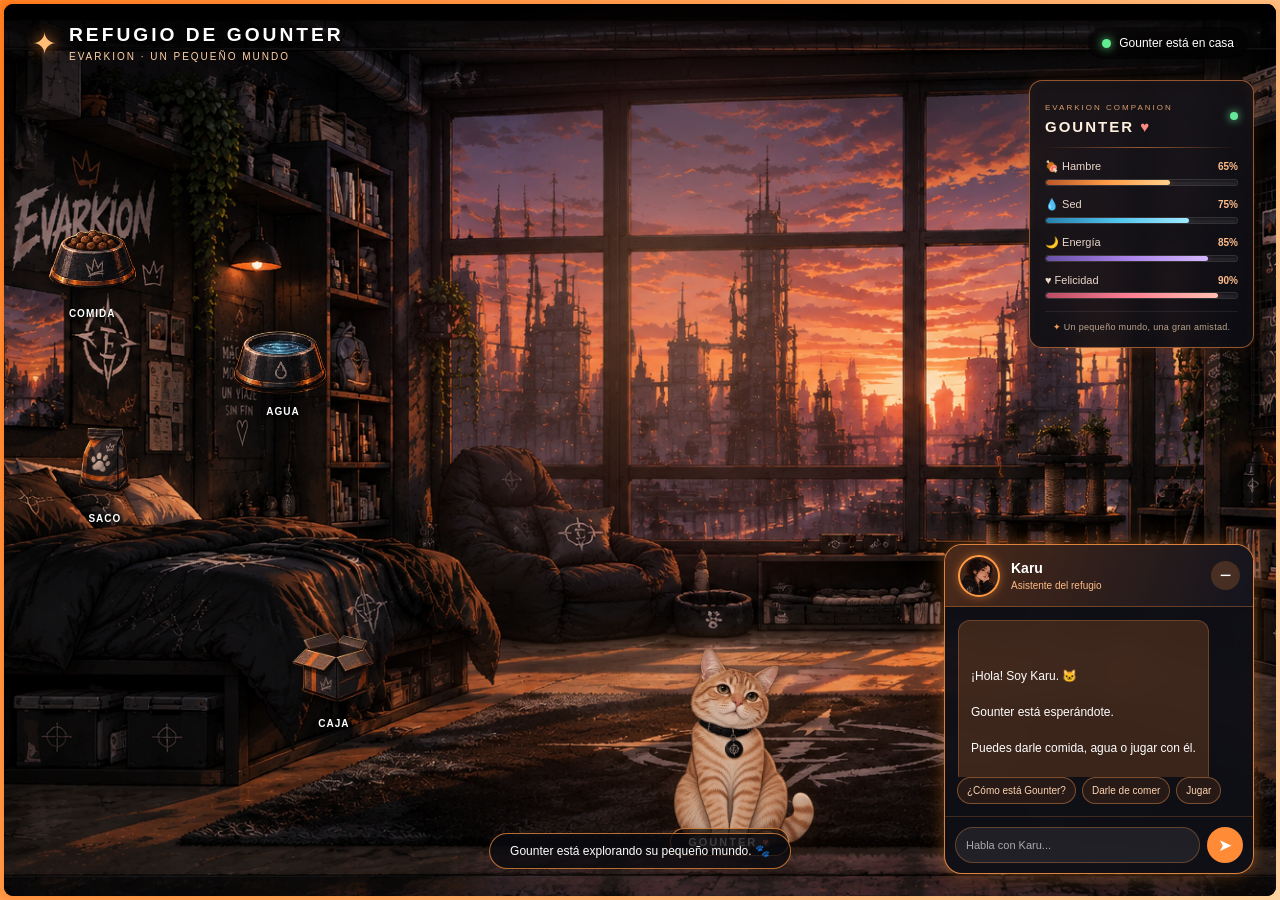
==== commit 70bbbfa1: "Add room landmarks and interactive elements Added room landmarks with various interactive elements." ====
--- a/gunter/index.html
+++ b/gunter/index.html
@@ -66,7 +66,6 @@
 
                     </div>
 
-
                     <div class="room-status">
 
                         <span class="status-dot"></span>
@@ -99,7 +98,6 @@
                         <span class="pet-status-indicator"></span>
 
                     </div>
-
 
                     <div class="pet-status-divider"></div>
 
@@ -293,6 +291,118 @@
 
                     </div>
 
+                </div>
+
+
+                <!-- =================================
+                     CONOCIMIENTO DE LA HABITACIÓN
+                     PUNTOS DE INTERÉS DE GOUNTER
+                ================================== -->
+
+                <div
+                    class="room-landmarks"
+                    id="room-landmarks"
+                    aria-hidden="true">
+
+
+                    <!-- CAMA GRANDE -->
+
+                    <div
+                        class="landmark"
+                        data-place="big-bed"
+                        data-x="22"
+                        data-y="68">
+                    </div>
+
+
+                    <!-- VENTANA -->
+
+                    <div
+                        class="landmark"
+                        data-place="window"
+                        data-x="60"
+                        data-y="35">
+                    </div>
+
+
+                    <!-- CAMA PEQUEÑA DE GOUNTER -->
+
+                    <div
+                        class="landmark"
+                        data-place="cat-bed"
+                        data-x="55"
+                        data-y="66">
+                    </div>
+
+
+                    <!-- ESTANTERÍA IZQUIERDA -->
+
+                    <div
+                        class="landmark"
+                        data-place="left-shelf"
+                        data-x="29"
+                        data-y="28">
+                    </div>
+
+
+                    <!-- ESTANTERÍA DERECHA -->
+
+                    <div
+                        class="landmark"
+                        data-place="right-shelf"
+                        data-x="91"
+                        data-y="42">
+                    </div>
+
+
+                    <!-- SILLÓN -->
+
+                    <div
+                        class="landmark"
+                        data-place="armchair"
+                        data-x="44"
+                        data-y="58">
+                    </div>
+
+
+                    <!-- RASCADOR -->
+
+                    <div
+                        class="landmark"
+                        data-place="scratcher"
+                        data-x="76"
+                        data-y="61">
+                    </div>
+
+
+                    <!-- GUITARRA -->
+
+                    <div
+                        class="landmark"
+                        data-place="guitar"
+                        data-x="83"
+                        data-y="65">
+                    </div>
+
+
+                    <!-- ALFOMBRA -->
+
+                    <div
+                        class="landmark"
+                        data-place="rug"
+                        data-x="57"
+                        data-y="84">
+                    </div>
+
+
+                    <!-- PLANTAS -->
+
+                    <div
+                        class="landmark"
+                        data-place="plants"
+                        data-x="24"
+                        data-y="16">
+                    </div>
 
                 </div>
 
@@ -363,7 +473,6 @@
                             class="karu-avatar"
                             alt="Avatar de Karu"
                         >
-
 
                         <div class="karu-info">
 
@@ -464,7 +573,6 @@
                                 aria-label="Escribe un mensaje para Karu"
                             >
 
-
                             <button
                                 type="submit"
                                 aria-label="Enviar mensaje">
--- a/gunter/css/styles.css
+++ b/gunter/css/styles.css
@@ -1152,3 +1152,620 @@
         font-size: 7px;
     }
 }
+
+
+
+/* Movimiento de Gounter */
+
+.cat-area {
+    position: absolute;
+    transition:
+        left 1.2s cubic-bezier(.22,.61,.36,1),
+        top 1.2s cubic-bezier(.22,.61,.36,1);
+    z-index: 8;
+}
+
+/* Sombra */
+
+.cat-shadow {
+    position: absolute;
+    left: 50%;
+    bottom: 0;
+    width: 125px;
+    height: 20px;
+    transform: translateX(-50%);
+    border-radius: 50%;
+    background: rgba(0,0,0,.65);
+    filter: blur(9px);
+    pointer-events: none;
+    z-index: -1;
+    animation: cat-shadow-breathe 4s ease-in-out infinite;
+}
+
+@keyframes cat-shadow-breathe {
+    0%, 100% {
+        opacity: .65;
+        scale: 1;
+    }
+    50% {
+        opacity: .45;
+        scale: .9;
+    }
+}
+
+/* Dirección */
+
+.gounter.facing-left {
+    transform: scaleX(-1);
+}
+
+
+
+/* ==========================================
+   EVARKION - CORRECCIONES GOUNTER
+========================================== */
+
+/* ESCENA */
+
+.room {
+    position: relative;
+    isolation: isolate;
+    overflow: hidden;
+}
+
+/* CAPAS AMBIENTALES */
+
+.room-light,
+.room-floor-light,
+.window-rays {
+    pointer-events: none;
+    user-select: none;
+}
+
+/* GOUNTER: POSICIONAMIENTO */
+
+.cat-area {
+    transform: none !important;
+
+    will-change: left, top;
+
+    transition:
+        left 1.5s cubic-bezier(.22,.61,.36,1),
+        top 1.5s cubic-bezier(.22,.61,.36,1);
+
+    pointer-events: none;
+}
+
+/* IMAGEN DEL GATO */
+
+.gounter {
+    position: relative;
+    z-index: 2;
+
+    object-fit: contain;
+
+    transform-origin: center bottom;
+
+    pointer-events: auto;
+
+    -webkit-user-drag: none;
+}
+
+/* ORIENTACIÓN */
+
+.gounter.facing-left {
+    scale: -1 1;
+}
+
+/* ANIMACIONES */
+
+.gounter.walking {
+    animation: walking-cat .38s ease-in-out infinite;
+}
+
+.gounter.sniffing {
+    animation: sniff-cat .7s ease-in-out infinite;
+}
+
+.gounter.eating,
+.gounter.drinking {
+    animation: eat-cat .65s ease-in-out infinite;
+}
+
+.gounter.sleeping {
+    animation: sleeping-cat 3s ease-in-out infinite;
+}
+
+.gounter.playing {
+    animation: playing-cat .55s ease-in-out infinite;
+}
+
+.gounter.purring {
+    animation: purring-cat .3s ease-in-out infinite;
+}
+
+/* SOMBRA */
+
+.cat-shadow {
+    position: absolute;
+
+    left: 50%;
+    bottom: 30px;
+
+    width: 125px;
+    height: 18px;
+
+    transform: translateX(-50%);
+
+    border-radius: 50%;
+
+    background: rgba(0,0,0,.48);
+
+    filter: blur(9px);
+
+    z-index: 0;
+
+    pointer-events: none;
+
+    animation: cat-shadow-breathe 4s ease-in-out infinite;
+}
+
+/* NOMBRE */
+
+.cat-name {
+    z-index: 3;
+    pointer-events: none;
+}
+
+/* OBJETOS */
+
+.objects-container {
+    pointer-events: none;
+}
+
+.room-object {
+    pointer-events: auto;
+
+    touch-action: none;
+
+    -webkit-user-select: none;
+    user-select: none;
+
+    cursor: grab;
+
+    will-change: left, top;
+}
+
+.room-object:active {
+    cursor: grabbing;
+}
+
+.room-object img {
+    pointer-events: none;
+
+    -webkit-user-drag: none;
+}
+
+/* HUELLAS */
+
+.cat-paw {
+    z-index: 5;
+    pointer-events: none;
+}
+
+/* CORAZONES */
+
+.heart-float {
+    z-index: 10;
+    pointer-events: none;
+}
+
+/* PANEL DE NECESIDADES */
+
+.pet-status {
+    z-index: 18;
+    pointer-events: auto;
+}
+
+/* CHAT */
+
+.karu-chat {
+    z-index: 25;
+    pointer-events: auto;
+}
+
+/* MENSAJES */
+
+.room-message {
+    z-index: 20;
+    max-width: min(85%, 440px);
+}
+
+/* EVITAR QUE LAS CAPAS BLOQUEEN LOS CLICS */
+
+.room-light,
+.room-floor-light,
+.window-rays,
+.room-overlay {
+    pointer-events: none !important;
+}
+
+/* RESPONSIVE */
+
+@media (max-width: 700px) {
+
+    .pet-status {
+        width: 175px;
+        right: 10px;
+        top: 85px;
+        padding: 10px;
+    }
+
+    .cat-area {
+        width: 175px;
+        height: 195px;
+    }
+
+    .room-message {
+        bottom: 12px;
+    }
+
+}
+
+/* MOVIMIENTO REDUCIDO */
+
+@media (prefers-reduced-motion: reduce) {
+
+    .room-light,
+    .room-floor-light,
+    .window-rays,
+    .cat-shadow {
+        animation: none;
+    }
+
+}
+
+
+/* ==========================================
+   EVARKION - CORRECCIONES GOUNTER
+========================================== */
+
+/* ESCENA */
+
+.room {
+    position: relative;
+    isolation: isolate;
+    overflow: hidden;
+}
+
+/* CAPAS AMBIENTALES */
+
+.room-light,
+.room-floor-light,
+.window-rays {
+    pointer-events: none;
+    user-select: none;
+}
+
+/* GOUNTER: POSICIONAMIENTO */
+
+.cat-area {
+    transform: none !important;
+
+    will-change: left, top;
+
+    transition:
+        left 1.5s cubic-bezier(.22,.61,.36,1),
+        top 1.5s cubic-bezier(.22,.61,.36,1);
+
+    pointer-events: none;
+}
+
+/* IMAGEN DEL GATO */
+
+.gounter {
+    position: relative;
+    z-index: 2;
+
+    object-fit: contain;
+
+    transform-origin: center bottom;
+
+    pointer-events: auto;
+
+    -webkit-user-drag: none;
+}
+
+/* ORIENTACIÓN */
+
+.gounter.facing-left {
+    scale: -1 1;
+}
+
+/* ANIMACIONES */
+
+.gounter.walking {
+    animation: walking-cat .38s ease-in-out infinite;
+}
+
+.gounter.sniffing {
+    animation: sniff-cat .7s ease-in-out infinite;
+}
+
+.gounter.eating,
+.gounter.drinking {
+    animation: eat-cat .65s ease-in-out infinite;
+}
+
+.gounter.sleeping {
+    animation: sleeping-cat 3s ease-in-out infinite;
+}
+
+.gounter.playing {
+    animation: playing-cat .55s ease-in-out infinite;
+}
+
+.gounter.purring {
+    animation: purring-cat .3s ease-in-out infinite;
+}
+
+/* SOMBRA */
+
+.cat-shadow {
+    position: absolute;
+
+    left: 50%;
+    bottom: 30px;
+
+    width: 125px;
+    height: 18px;
+
+    transform: translateX(-50%);
+
+    border-radius: 50%;
+
+    background: rgba(0,0,0,.48);
+
+    filter: blur(9px);
+
+    z-index: 0;
+
+    pointer-events: none;
+
+    animation: cat-shadow-breathe 4s ease-in-out infinite;
+}
+
+/* NOMBRE */
+
+.cat-name {
+    z-index: 3;
+    pointer-events: none;
+}
+
+/* OBJETOS */
+
+.objects-container {
+    pointer-events: none;
+}
+
+.room-object {
+    pointer-events: auto;
+
+    touch-action: none;
+
+    -webkit-user-select: none;
+    user-select: none;
+
+    cursor: grab;
+
+    will-change: left, top;
+}
+
+.room-object:active {
+    cursor: grabbing;
+}
+
+.room-object img {
+    pointer-events: none;
+
+    -webkit-user-drag: none;
+}
+
+/* HUELLAS */
+
+.cat-paw {
+    z-index: 5;
+    pointer-events: none;
+}
+
+/* CORAZONES */
+
+.heart-float {
+    z-index: 10;
+    pointer-events: none;
+}
+
+/* PANEL DE NECESIDADES */
+
+.pet-status {
+    z-index: 18;
+    pointer-events: auto;
+}
+
+/* CHAT */
+
+.karu-chat {
+    z-index: 25;
+    pointer-events: auto;
+}
+
+/* MENSAJES */
+
+.room-message {
+    z-index: 20;
+    max-width: min(85%, 440px);
+}
+
+/* EVITAR QUE LAS CAPAS BLOQUEEN LOS CLICS */
+
+.room-light,
+.room-floor-light,
+.window-rays,
+.room-overlay {
+    pointer-events: none !important;
+}
+
+/* RESPONSIVE */
+
+@media (max-width: 700px) {
+
+    .pet-status {
+        width: 175px;
+        right: 10px;
+        top: 85px;
+        padding: 10px;
+    }
+
+    .cat-area {
+        width: 175px;
+        height: 195px;
+    }
+
+    .room-message {
+        bottom: 12px;
+    }
+
+}
+
+/* MOVIMIENTO REDUCIDO */
+
+@media (prefers-reduced-motion: reduce) {
+
+    .room-light,
+    .room-floor-light,
+    .window-rays,
+    .cat-shadow {
+        animation: none;
+    }
+
+}
+
+
+
+/* ==========================================
+   EVARKION - GOUNTER AI ANIMATIONS
+========================================== */
+
+/* OBSERVAR */
+
+.gounter.observing {
+    animation: gounter-observing 3s ease-in-out infinite;
+}
+
+@keyframes gounter-observing {
+    0%, 100% {
+        transform: translateY(0) rotate(0);
+    }
+    35% {
+        transform: translateY(-3px) rotate(-3deg);
+    }
+    65% {
+        transform: translateY(0) rotate(3deg);
+    }
+}
+
+/* CURIOSIDAD */
+
+.gounter.curious {
+    animation: gounter-curious 1.2s ease-in-out infinite;
+}
+
+@keyframes gounter-curious {
+    0%, 100% {
+        transform: translateY(0) rotate(0);
+    }
+    30% {
+        transform: translateY(-3px) rotate(-5deg);
+    }
+    65% {
+        transform: translateY(2px) rotate(4deg);
+    }
+}
+
+/* ACICALAMIENTO */
+
+.gounter.grooming {
+    animation: gounter-grooming 1.5s ease-in-out infinite;
+}
+
+@keyframes gounter-grooming {
+    0%, 100% {
+        transform: rotate(0) translateY(0);
+    }
+    50% {
+        transform: rotate(-7deg) translateY(5px);
+    }
+}
+
+/* AMASAR MANTAS */
+
+.gounter.kneading {
+    animation: gounter-kneading .8s ease-in-out infinite;
+}
+
+@keyframes gounter-kneading {
+    0%, 100% {
+        transform: translateY(0) scaleY(1);
+    }
+    50% {
+        transform: translateY(3px) scaleY(.97);
+    }
+}
+
+/* SALTO */
+
+.gounter.jumping {
+    animation: gounter-jumping .65s ease-out;
+}
+
+@keyframes gounter-jumping {
+    0% {
+        transform: translateY(0);
+    }
+    45% {
+        transform: translateY(-45px) scale(1.04);
+    }
+    100% {
+        transform: translateY(0);
+    }
+}
+
+/* EVITAR SELECCIONES ACCIDENTALES */
+
+.cat-area,
+.cat-area img {
+    -webkit-user-select: none;
+    user-select: none;
+}
+
+
+
+
+/* =====================================
+   GOUNTER - LUGARES EXPLORABLES
+===================================== */
+
+.room-landmarks {
+    position: absolute;
+    inset: 0;
+    z-index: 3;
+    pointer-events: none;
+}
+
+.landmark {
+    position: absolute;
+    width: 1px;
+    height: 1px;
+    transform: translate(-50%, -50%);
+    pointer-events: none;
+}
